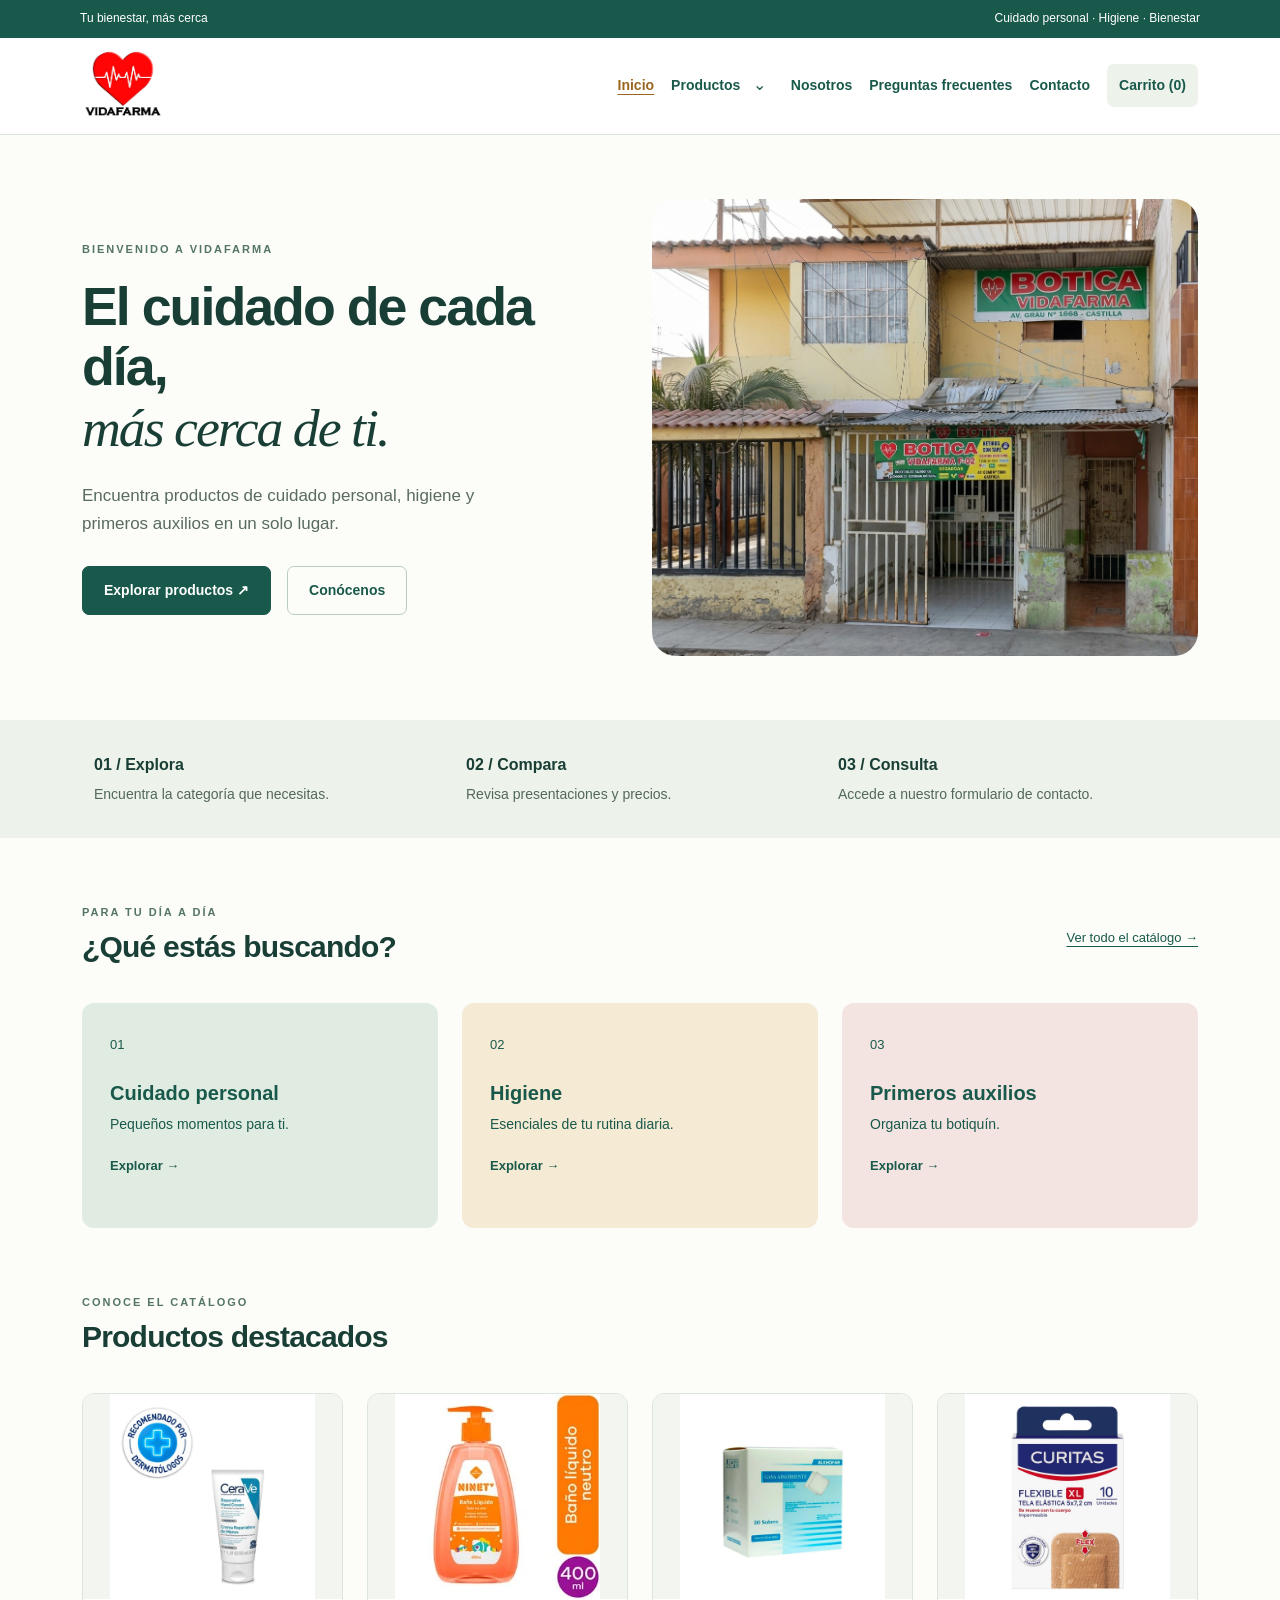
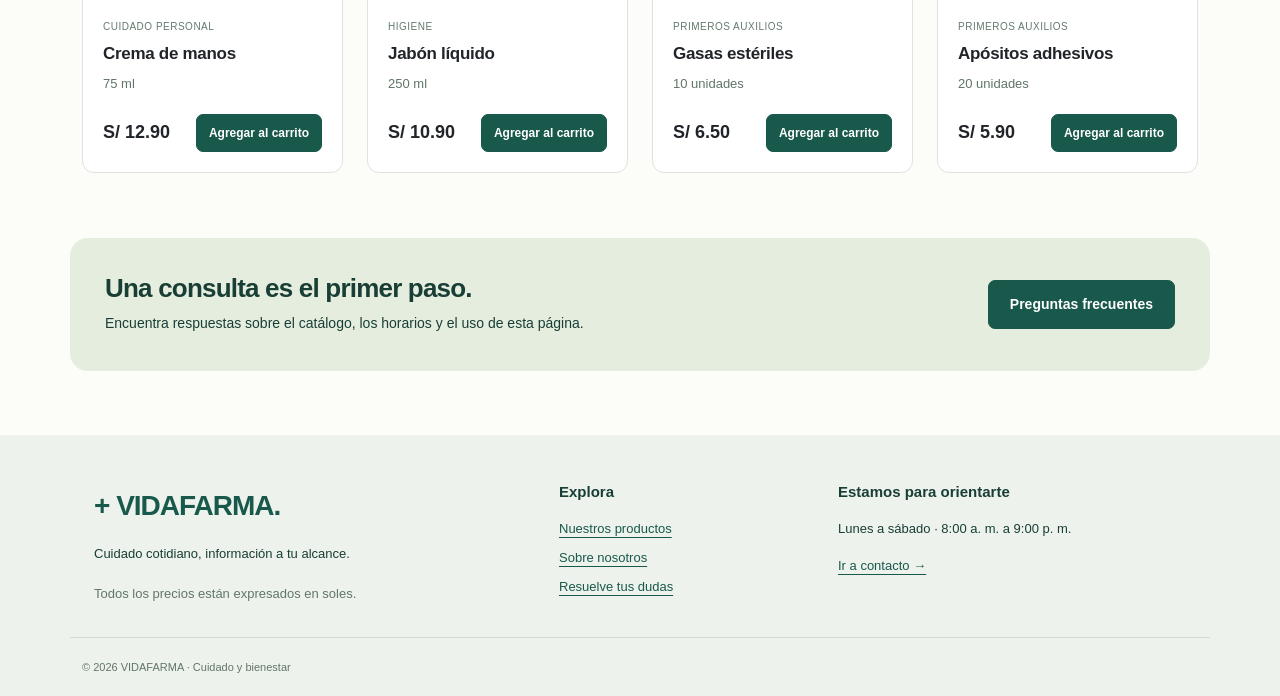
==== index.html @ 197f7cf5 "Add files via upload" ====
<!DOCTYPE html>
<html lang="es">
    <head>
        <meta charset="UTF-8">
        <meta name="viewport" content="width=device-width, initial-scale=1.0">
        <meta name="description" content="VIDAFARMA: catálogo de cuidado personal, higiene y primeros auxilios.">
        <title>Inicio | VIDAFARMA</title>
        <link rel="icon" href="assets/img/logo.webp" type="image/webp">
        <link rel="stylesheet" href="assets/vendor/bootstrap.min.css">
        <link rel="stylesheet" href="assets/css/estilos.css">
        <!-- JavaScript: funciones generales, catálogo y carrito -->
        <script src="assets/js/principal.js" defer></script>
        <script src="assets/js/productos.js" defer></script>
        <script src="assets/js/carrito.js" defer></script>
    </head>
    <body>
        <a class="saltar" href="#contenido">Saltar al contenido</a>
        <div class="barra-superior">
            Tu bienestar, más cerca
            <span>Cuidado personal · Higiene · Bienestar</span>
        </div>
        <!-- Encabezado y navegación -->
        <header>
            <nav class="container navegacion" aria-label="Navegación principal">
                <a class="marca" href="index.html">
                    <img src="assets/img/logo.webp" alt="VIDAFARMA" class="logo" width="379" height="358">
                </a>
                <button id="boton-menu" class="boton-menu" aria-expanded="false" aria-controls="menu">Menú ☰</button>
                <ul id="menu" class="menu">
                    <li>
                        <a href="index.html" aria-current="page">Inicio</a>
                    </li>
                    <li class="con-submenu">
                        <a href="productos.html">Productos</a>
                        <button class="abrir-submenu" aria-label="Mostrar categorías" aria-expanded="false" aria-controls="submenu">⌄</button>
                        <ul id="submenu" class="submenu">
                            <li>
                                <a href="productos.html#cuidado">Cuidado personal</a>
                            </li>
                            <li>
                                <a href="productos.html#higiene">Higiene</a>
                            </li>
                            <li>
                                <a href="productos.html#auxilios">Primeros auxilios</a>
                            </li>
                        </ul>
                    </li>
                    <li>
                        <a href="nosotros.html">Nosotros</a>
                    </li>
                    <li>
                        <a href="preguntas.html">Preguntas frecuentes</a>
                    </li>
                    <li>
                        <a href="contacto.html">Contacto</a>
                    </li>
                    <li>
                        <a href="carrito.html" class="enlace-carrito">Carrito (<span class="cantidad-carrito">0</span>)</a>
                    </li>
                </ul>
            </nav>
        </header>
        <!-- Contenido de la página -->
        <main id="contenido">
            <section class="hero container">
                <div class="row align-items-center gy-5 gx-4">
                    <div class="col-lg-6">
                        <p class="etiqueta">BIENVENIDO A VIDAFARMA</p>
                        <h1>El cuidado de cada día,<br> <em>más cerca de ti.</em> </h1>
                        <p class="intro">Encuentra productos de cuidado personal, higiene y primeros auxilios en un solo lugar.</p>
                        <div class="d-flex gap-3 flex-wrap">
                            <a class="btn btn-primary" href="productos.html">Explorar productos ↗</a>
                            <a class="btn btn-outline-primary" href="nosotros.html">Conócenos</a>
                        </div>
                    </div>
                    <div class="col-lg-6">
                        <img class="ilustracion" src="assets/img/farmacia.webp" alt="Fachada de la botica VIDAFARMA" width="1127" height="944">
                    </div>
                </div>
            </section>
            <section class="franja">
                <div class="container row mx-auto gy-3">
                    <div class="col-md-4">
                        <strong>01 / Explora</strong>
                        <p>Encuentra la categoría que necesitas.</p>
                    </div>
                    <div class="col-md-4">
                        <strong>02 / Compara</strong>
                        <p>Revisa presentaciones y precios.</p>
                    </div>
                    <div class="col-md-4">
                        <strong>03 / Consulta</strong>
                        <p>Accede a nuestro formulario de contacto.</p>
                    </div>
                </div>
            </section>
            <section class="container seccion">
                <div class="titulo-seccion">
                    <div>
                        <p class="etiqueta">PARA TU DÍA A DÍA</p>
                        <h2>¿Qué estás buscando?</h2>
                    </div>
                    <a href="productos.html">Ver todo el catálogo →</a>
                </div>
                <div class="row g-4">
                    <div class="col-md-4">
                        <a class="categoria-grande verde" href="productos.html#cuidado">
                            <span>01</span>
                            <h3>Cuidado personal</h3>
                            <p>Pequeños momentos para ti.</p>
                            <b>Explorar →</b>
                        </a>
                    </div>
                    <div class="col-md-4">
                        <a class="categoria-grande arena" href="productos.html#higiene">
                            <span>02</span>
                            <h3>Higiene</h3>
                            <p>Esenciales de tu rutina diaria.</p>
                            <b>Explorar →</b>
                        </a>
                    </div>
                    <div class="col-md-4">
                        <a class="categoria-grande rosa" href="productos.html#auxilios">
                            <span>03</span>
                            <h3>Primeros auxilios</h3>
                            <p>Organiza tu botiquín.</p>
                            <b>Explorar →</b>
                        </a>
                    </div>
                </div>
            </section>
            <section class="container seccion pt-0">
                <div class="titulo-seccion">
                    <div>
                        <p class="etiqueta">CONOCE EL CATÁLOGO</p>
                        <h2>Productos destacados</h2>
                    </div>
                </div>
                <div class="row g-4">
                    <article class="col-sm-6 col-lg-3 producto" data-nombre="crema de manos" data-categoria="Cuidado personal">
                        <div class="card h-100">
                            <img src="assets/img/crema.webp" class="card-img-top" alt="Crema de manos" width="1000" height="1000" loading="lazy">
                            <div class="card-body">
                                <p class="categoria">Cuidado personal</p>
                                <h3>Crema de manos</h3>
                                <p class="presentacion">75 ml</p>
                                <div class="precio-fila">
                                    <strong>S/ 12.90</strong>
                                    <button type="button" class="btn btn-primary agregar" data-producto="crema">Agregar al carrito</button>
                                </div>
                            </div>
                        </div>
                    </article>
                    <article class="col-sm-6 col-lg-3 producto" data-nombre="jabón líquido" data-categoria="Higiene">
                        <div class="card h-100">
                            <img src="assets/img/jabon.webp" class="card-img-top" alt="Jabón líquido" width="298" height="298" loading="lazy">
                            <div class="card-body">
                                <p class="categoria">Higiene</p>
                                <h3>Jabón líquido</h3>
                                <p class="presentacion">250 ml</p>
                                <div class="precio-fila">
                                    <strong>S/ 10.90</strong>
                                    <button type="button" class="btn btn-primary agregar" data-producto="jabon">Agregar al carrito</button>
                                </div>
                            </div>
                        </div>
                    </article>
                    <article class="col-sm-6 col-lg-3 producto" data-nombre="gasas estériles" data-categoria="Primeros auxilios">
                        <div class="card h-100">
                            <img src="assets/img/gasas.webp" class="card-img-top" alt="Gasas estériles" width="1000" height="1000" loading="lazy">
                            <div class="card-body">
                                <p class="categoria">Primeros auxilios</p>
                                <h3>Gasas estériles</h3>
                                <p class="presentacion">10 unidades</p>
                                <div class="precio-fila">
                                    <strong>S/ 6.50</strong>
                                    <button type="button" class="btn btn-primary agregar" data-producto="gasas">Agregar al carrito</button>
                                </div>
                            </div>
                        </div>
                    </article>
                    <article class="col-sm-6 col-lg-3 producto" data-nombre="apósitos adhesivos" data-categoria="Primeros auxilios">
                        <div class="card h-100">
                            <img src="assets/img/apositos.webp" class="card-img-top" alt="Apósitos adhesivos" width="1000" height="1000" loading="lazy">
                            <div class="card-body">
                                <p class="categoria">Primeros auxilios</p>
                                <h3>Apósitos adhesivos</h3>
                                <p class="presentacion">20 unidades</p>
                                <div class="precio-fila">
                                    <strong>S/ 5.90</strong>
                                    <button type="button" class="btn btn-primary agregar" data-producto="apositos">Agregar al carrito</button>
                                </div>
                            </div>
                        </div>
                    </article>
                </div>
            </section>
            <aside class="container aviso">
                <div>
                    <h2>Una consulta es el primer paso.</h2>
                    <p>Encuentra respuestas sobre el catálogo, los horarios y el uso de esta página.</p>
                </div>
                <a class="btn btn-primary" href="preguntas.html">Preguntas frecuentes</a>
            </aside>
        </main>
        <!-- Pie de página -->
        <footer>
            <div class="container row mx-auto gy-4">
                <div class="col-md-5">
                    <a class="marca" href="index.html">+ VIDAFARMA.</a>
                    <p>Cuidado cotidiano, información a tu alcance.</p>
                    <small>Todos los precios están expresados en soles.</small>
                </div>
                <div class="col-md-3">
                    <h2>Explora</h2>
                    <a href="productos.html">Nuestros productos</a>
                    <a href="nosotros.html">Sobre nosotros</a>
                    <a href="preguntas.html">Resuelve tus dudas</a>
                </div>
                <div class="col-md-4">
                    <h2>Estamos para orientarte</h2>
                    <p>Lunes a sábado · 8:00 a. m. a 9:00 p. m.</p>
                    <a href="contacto.html">Ir a contacto →</a>
                </div>
            </div>
            <div class="container cierre">© 2026 VIDAFARMA · Cuidado y bienestar</div>
        </footer>
        <div id="aviso-carrito" class="aviso-carrito" role="status" aria-live="polite"></div>
    </body>
</html>
---- assets/css/estilos.css ----
/* Estilos propios. Bootstrap aporta la grilla, tarjetas y formularios. */
:root {
    --verde: #19594b;
    --oscuro: #183e35;
    --fondo: #fcfcf8;
    --borde: #dce5dd;
}

* {
    box-sizing: border-box;
}

body {
    font-family: Arial,Helvetica,sans-serif;
    background: var(--fondo);
    color: var(--oscuro);
    line-height: 1.65;
}

a {
    color: var(--verde);
    text-underline-offset: 4px;
}

button,input,select,textarea {
    font: inherit;
}

a,button {
    transition: background-color .2s,color .2s;
}

a:focus-visible,button:focus-visible,input:focus-visible,select:focus-visible,summary:focus-visible,textarea:focus-visible {
    outline: 3px solid #b87518;
    outline-offset: 4px;
}

.barra-superior {
    padding: 9px max(5%,calc((100% - 1120px)/2));
    background: var(--verde);
    color: white;
    font-size: 12px;
    display: flex;
    justify-content: space-between;
    gap: 15px;
}

header {
    background: white;
    border-bottom: 1px solid var(--borde);
}

.logo {
    height: 80px;
    width: auto;
    display: block;
    object-fit: contain;
}

.navegacion {
    min-height: 96px;
    display: flex;
    align-items: center;
    justify-content: space-between;
    gap: 22px;
}

.marca {
    font-size: 28px;
    font-weight: 800;
    text-decoration: none;
    white-space: nowrap;
    letter-spacing: -1px;
}

.menu {
    display: flex;
    align-items: center;
    gap: 17px;
    list-style: none;
    margin: 0;
    padding: 0;
}

.menu>li>a {
    text-decoration: none;
    font-size: 14px;
    font-weight: 600;
    padding: 12px 0;
    display: inline-block;
}

.menu a:hover,.menu a[aria-current] {
    color: #9a651e;
    text-decoration: underline;
}

.con-submenu {
    position: relative;
}

.abrir-submenu {
    border: 0;
    background: none;
    color: var(--verde);
    padding: 8px;
}

.submenu {
    display: none;
    position: absolute;
    top: 100%;
    left: 0;
    width: 215px;
    list-style: none;
    padding: 12px;
    background: white;
    box-shadow: 0 8px 30px #183e3520;
    z-index: 10;
    border: 1px solid var(--borde);
    border-radius: 8px;
}

.submenu a {
    display: block;
    padding: 9px;
    text-decoration: none;
    font-size: 14px;
}

.con-submenu:hover .submenu,.con-submenu:focus-within .submenu,.con-submenu.abierto .submenu {
    display: block;
}

.boton-menu {
    display: none;
}

.hero {
    padding-top: 64px;
    padding-bottom: 64px;
}

.etiqueta {
    font-size: 11px;
    letter-spacing: 2px;
    font-weight: 700;
    color: #547566;
    margin-bottom: 18px;
}

h1 {
    font-size: clamp(36px,4.2vw,59px);
    font-weight: 700;
    line-height: 1.12;
    letter-spacing: -2px;
    margin-bottom: 24px;
}

h1 em {
    font-family: Georgia,serif;
    font-weight: 400;
}

h2 {
    font-size: 30px;
    letter-spacing: -.8px;
    font-weight: 700;
}

h3 {
    font-size: 20px;
    font-weight: 700;
}

.intro {
    font-size: 17px;
    color: #596b61;
    max-width: 440px;
    margin-bottom: 28px;
}

.btn {
    padding: 13px 21px;
    font-size: 14px;
    border-radius: 7px;
    font-weight: 600;
}

.btn-primary {
    --bs-btn-bg: var(--verde);
    --bs-btn-border-color: var(--verde);
    --bs-btn-hover-bg: #103e34;
    --bs-btn-hover-border-color: #103e34;
    --bs-btn-active-bg: #103e34;
}

.btn-outline-primary {
    --bs-btn-color: var(--verde);
    --bs-btn-border-color: #b9cec2;
    --bs-btn-hover-bg: var(--verde);
    --bs-btn-hover-border-color: var(--verde);
    --bs-btn-active-bg: var(--verde);
}

.ilustracion {
    width: 100%;
    height: auto;
    border-radius: 24px;
}

.franja {
    background: #edf2ea;
    padding: 32px 0;
}

.franja p {
    font-size: 14px;
    margin: 4px 0 0;
    color: #53685b;
}

.seccion {
    padding-top: 65px;
    padding-bottom: 65px;
}

.titulo-seccion {
    display: flex;
    justify-content: space-between;
    align-items: center;
    gap: 20px;
    margin-bottom: 30px;
}

.titulo-seccion .etiqueta {
    margin-bottom: 8px;
}

.titulo-seccion>a {
    font-size: 13px;
}

.categoria-grande {
    display: block;
    padding: 28px;
    border-radius: 12px;
    text-decoration: none;
    min-height: 225px;
}

.categoria-grande:hover {
    box-shadow: 0 5px 20px #183e3515;
}

.categoria-grande>span {
    font-size: 13px;
}

.categoria-grande h3 {
    margin-top: 24px;
}

.categoria-grande p {
    font-size: 14px;
}

.categoria-grande b {
    font-size: 13px;
}

.verde {
    background: #e0ece1;
}

.arena {
    background: #f5ead4;
}

.rosa {
    background: #f3e4e1;
}

.card {
    border: 1px solid var(--borde);
    border-radius: 12px;
    overflow: hidden;
    background: white;
}

.card-img-top {
    width: 100%;
    height: 205px;
    object-fit: contain;
    background: #f2f5f0;
}

.card-body {
    padding: 20px;
}

.categoria {
    font-size: 10px;
    color: #65796d;
    letter-spacing: .5px;
    text-transform: uppercase;
    margin-bottom: 9px;
}

.card h3 {
    font-size: 17px;
    letter-spacing: -.3px;
}

.presentacion {
    font-size: 13px;
    color: #607567;
    margin-bottom: 20px;
}

.precio-fila {
    display: flex;
    justify-content: space-between;
    align-items: center;
    gap: 14px;
    flex-wrap: wrap;
}

.precio-fila strong {
    font-size: 18px;
}

.aviso {
    background: #e5eddf;
    border-radius: 18px;
    padding: 35px;
    display: flex;
    justify-content: space-between;
    align-items: center;
    gap: 22px;
    margin-bottom: 64px;
}

.aviso h2 {
    font-size: 26px;
}

.aviso p {
    margin: 0;
    font-size: 14px;
}

footer {
    background: #edf2ed;
    padding: 48px 0 20px;
}

footer .marca {
    display: block;
    margin-bottom: 14px;
}

footer h2 {
    font-size: 15px;
    letter-spacing: 0;
    margin-bottom: 17px;
}

footer p,footer a,footer small {
    font-size: 13px;
}

footer a {
    display: block;
    margin-bottom: 8px;
}

footer small {
    color: #627669;
}

.cierre {
    border-top: 1px solid #d1dfd3;
    margin-top: 30px;
    padding-top: 20px;
    font-size: 11px;
    color: #627669;
}

.cabecera {
    padding-top: 60px;
    padding-bottom: 42px;
}

.cabecera p:last-child {
    color: #607366;
    max-width: 620px;
}

.cabecera h1 {
    font-size: 46px;
}

.filtros h2 {
    font-size: 20px;
    letter-spacing: -.3px;
}

.filtros {
    padding-right: 25px;
}

.filtros label,form label {
    display: block;
    font-size: 14px;
    margin: 16px 0 7px;
}

.form-control,.form-select {
    border-color: #cbd9ce;
    padding: 12px;
    border-radius: 7px;
}

.nota {
    font-size: 12px;
    color: #617467;
}

.catalogo .card-img-top {
    height: 180px;
}

#resultados {
    font-size: 13px;
    color: #617467;
    margin-bottom: 22px;
}

.pregunta {
    padding: 22px 0;
    border-bottom: 1px solid #d3dfd5;
}

.pregunta summary {
    font-size: 18px;
    font-weight: 600;
    cursor: pointer;
}

.pregunta p {
    padding-top: 15px;
    color: #5b7063;
    margin: 0;
}

.ayuda {
    background: #eaf0e5;
    padding: 32px;
    border-radius: 14px;
}

.ayuda h2 {
    font-size: 24px;
}

.ayuda h3 {
    font-size: 16px;
    margin-top: 26px;
}

.ayuda p {
    font-size: 14px;
}

form legend {
    font-size: 14px;
}

form .opcion {
    display: inline-flex;
    align-items: center;
    gap: 8px;
    margin-right: 18px;
}

input[type=checkbox],input[type=radio] {
    accent-color: var(--verde);
    width: 17px;
    height: 17px;
}

.saltar {
    position: absolute;
    left: -9999px;
}

.saltar:focus {
    left: 15px;
    top: 15px;
    background: white;
    padding: 12px;
    z-index: 100;
}

[hidden] {
    display: none!important;
}

@media (max-width: 991px) {
    .navegacion {
        flex-wrap: wrap;
        padding-top: 20px;
        padding-bottom: 20px;
    }

    .boton-menu {
        display: block;
        background: white;
        border: 1px solid #b9cec2;
        border-radius: 5px;
        padding: 7px 12px;
    }

    .menu {
        display: none;
        width: 100%;
        flex-direction: column;
        align-items: flex-start;
        gap: 2px;
    }

    .menu.visible {
        display: flex;
    }

    .submenu {
        position: static;
        box-shadow: none;
    }

    .hero {
        padding-top: 35px;
    }

    .hero .ilustracion {
        max-height: 420px;
        object-fit: contain;
    }

    .barra-superior span {
        display: none;
    }

    .filtros {
        padding-right: 12px;
    }

    .cabecera h1 {
        font-size: 38px;
    }

}

@media (max-width: 575px) {
    .hero,.seccion {
        padding-top: 35px;
        padding-bottom: 35px;
    }

    .titulo-seccion,.aviso {
        align-items: flex-start;
        flex-direction: column;
    }

    .marca {
        font-size: 25px;
    }

    .cabecera h1 {
        font-size: 34px;
    }

    .card-img-top {
        height: 220px;
    }

    .aviso {
        width: calc(100% - 24px);
        padding: 24px;
        margin-bottom: 35px;
    }

    .cabecera {
        padding-top: 35px;
    }

    .barra-superior {
        font-size: 11px;
    }

    h2 {
        font-size: 26px;
    }

}

/* Carrito de compras */

.enlace-carrito {
    background: #edf2ea;
    border-radius: 7px;
    padding: 10px 12px !important;
    white-space: nowrap;
}

.agregar {
    font-size: 12px;
    padding: 9px 12px;
}

.aviso-carrito {
    position: fixed;
    bottom: 24px;
    left: 50%;
    transform: translateX(-50%);
    background: #183e35;
    color: white;
    padding: 14px 22px;
    border-radius: 10px;
    z-index: 30;
    width: max-content;
    max-width: calc(100% - 32px);
    box-shadow: 0 5px 24px #183e3530;
    visibility: hidden;
}

.aviso-carrito.mostrar {
    visibility: visible;
}

.item-carrito {
    display: flex;
    gap: 18px;
    align-items: center;
    padding: 22px 0;
    border-bottom: 1px solid #dce5dd;
}

.item-carrito img {
    border-radius: 10px;
    object-fit: contain;
}

.detalle-carrito {
    flex: 1;
}

.detalle-carrito h2 {
    font-size: 18px;
    letter-spacing: 0;
}

.detalle-carrito p {
    font-size: 13px;
    margin-bottom: 8px;
}

.eliminar-producto {
    border: 0;
    background: none;
    color: #874b35;
    text-decoration: underline;
    padding: 0;
    font-size: 13px;
}

.cantidad-control label {
    display: block;
    font-size: 12px;
    margin-bottom: 6px;
}

.ajuste-cantidad {
    display: flex;
    align-items: center;
}

.ajuste-cantidad button {
    width: 32px;
    height: 38px;
    background: #edf2ea;
    border: 1px solid #becfc1;
}

.ajuste-cantidad button:disabled {
    opacity: .4;
    cursor: not-allowed;
}

.ajuste-cantidad input {
    width: 52px;
    height: 38px;
    border: 1px solid #becfc1;
    text-align: center;
}

.subtotal-item {
    min-width: 85px;
    text-align: right;
}

.resumen-carrito {
    background: #eaf0e5;
    padding: 28px;
    border-radius: 14px;
}

.resumen-carrito h2 {
    font-size: 24px;
    margin-bottom: 28px;
}

.fila-total {
    display: flex;
    justify-content: space-between;
    gap: 12px;
}

.fila-total.total {
    border-top: 1px solid #b9cec2;
    padding-top: 20px;
    font-size: 22px;
}

.seguir-comprando {
    margin: 16px;
    display: inline-block;
}

.carrito-vacio {
    text-align: center;
    padding: 60px 20px;
    border: 1px solid #dce5dd;
    border-radius: 15px;
}

.dialogo-compra {
    width: min(560px, calc(100% - 32px));
    padding: 32px;
    border: none;
    border-radius: 15px;
    color: #183e35;
}

.dialogo-compra::backdrop {
    background: #102e25aa;
}

.confirmacion-compra {
    background: #e0ece1;
    border-radius: 14px;
    padding: 28px;
    margin-bottom: 24px;
}

@media (max-width: 767px) {
    .item-carrito {
        flex-wrap: wrap;
        gap: 12px;
    }

    .item-carrito img {
        width: 75px;
        height: 80px;
    }

    .detalle-carrito {
        min-width: calc(100% - 100px);
    }

    .cantidad-control {
        flex: 1;
    }

    .subtotal-item {
        margin-right: 8px;
    }

}
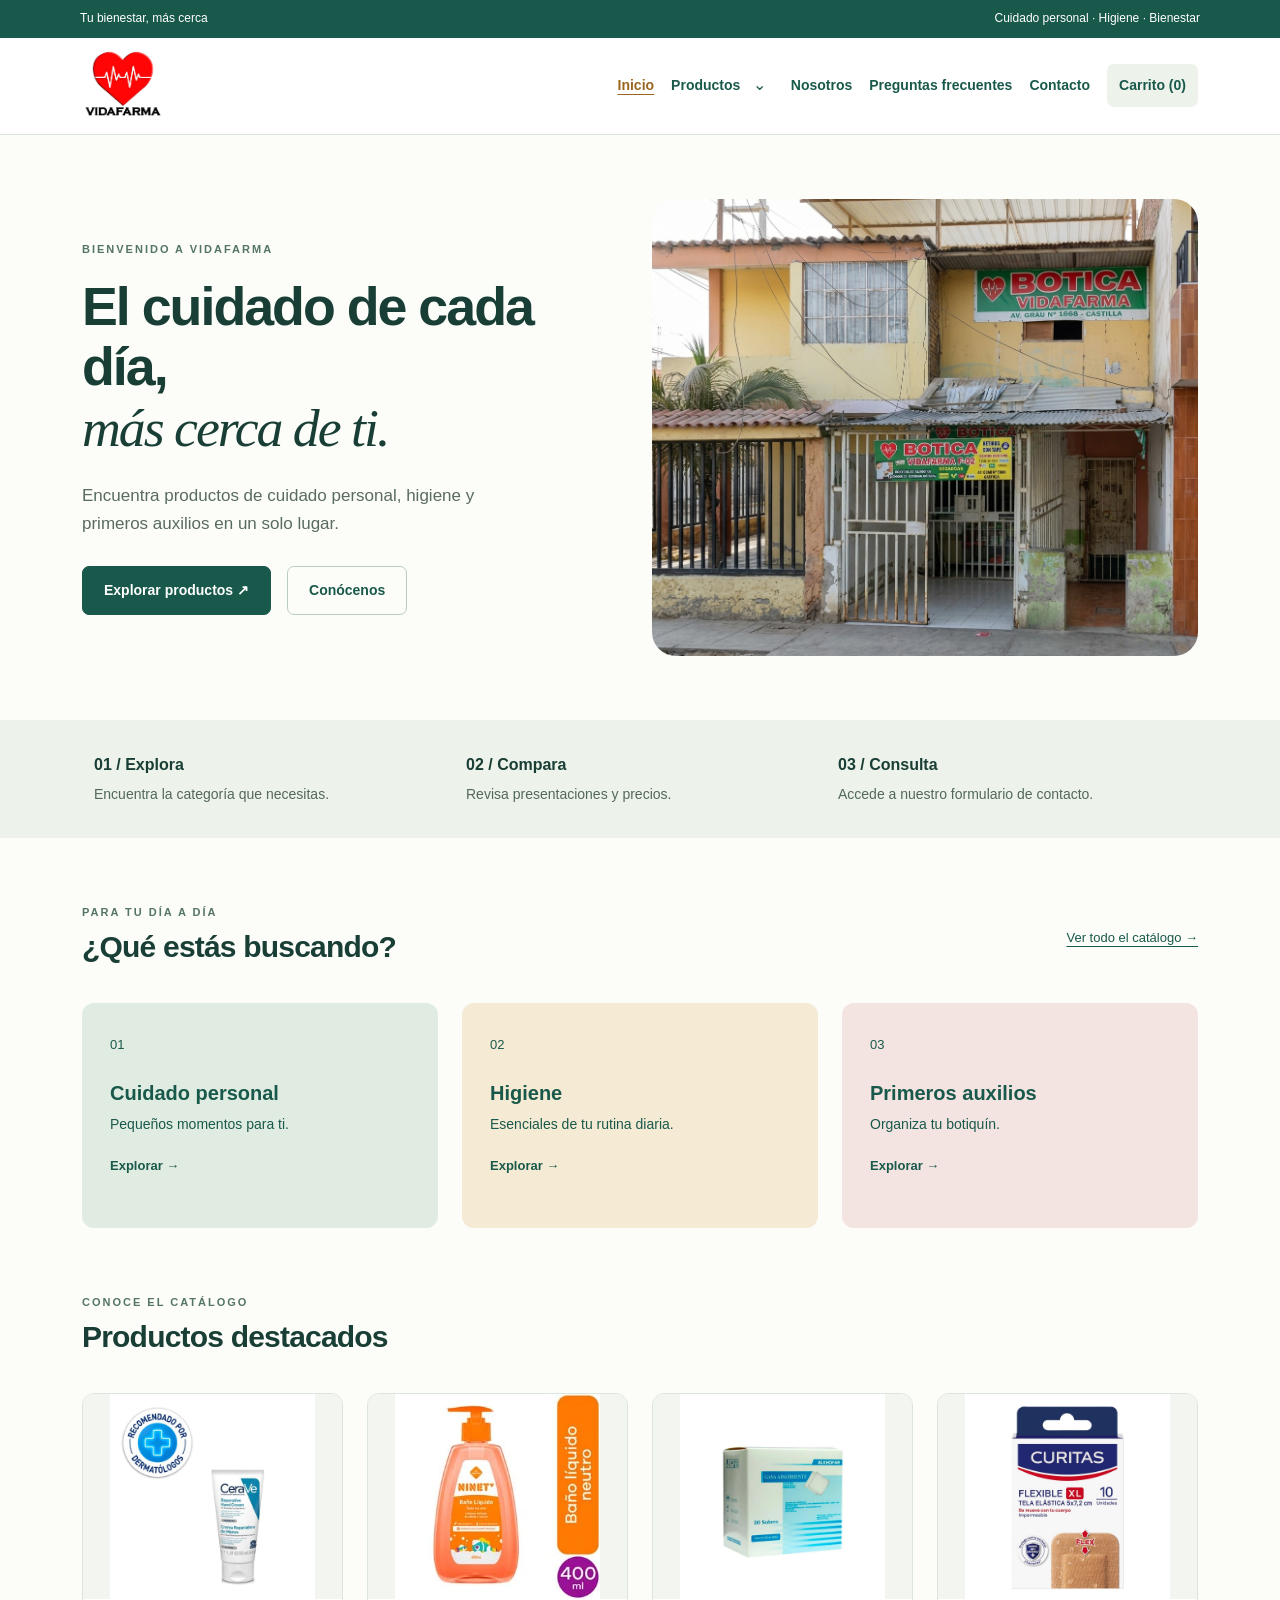
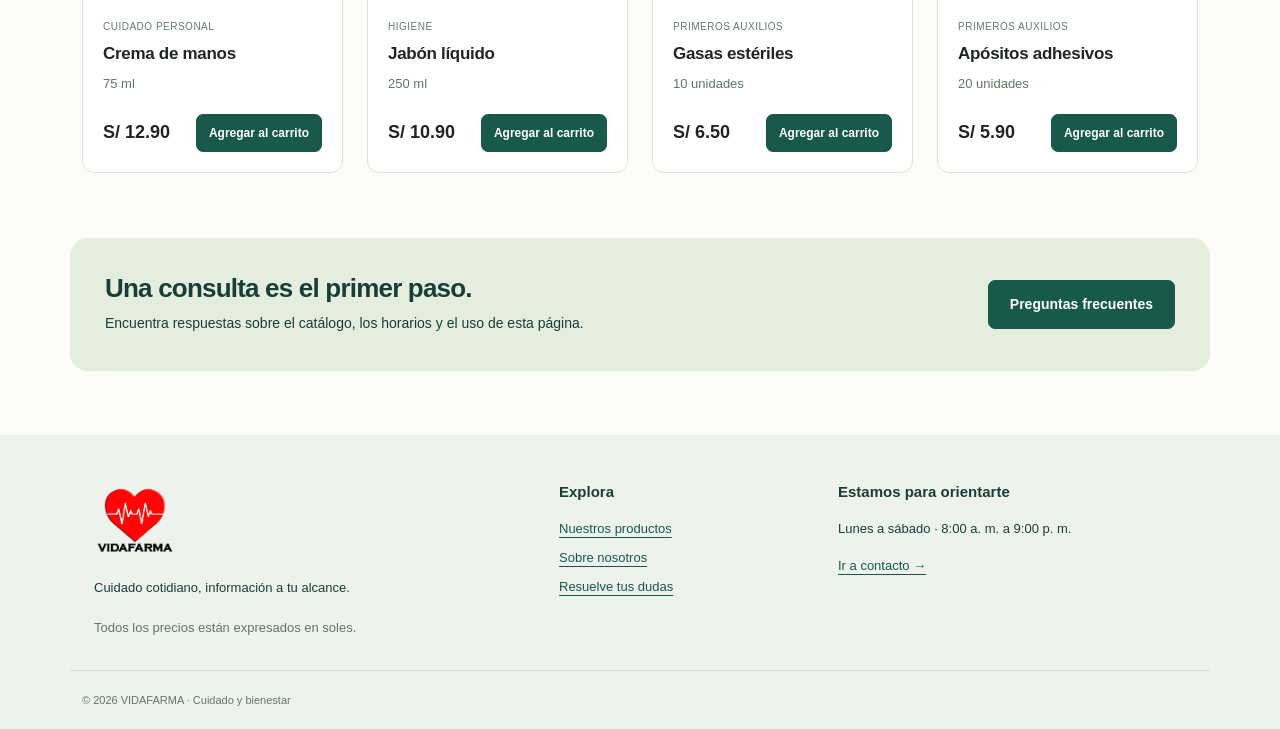
==== commit f7762508: "Update index.html" ====
--- a/index.html
+++ b/index.html
@@ -207,7 +207,13 @@
         <footer>
             <div class="container row mx-auto gy-4">
                 <div class="col-md-5">
-                    <a class="marca" href="index.html">+ VIDAFARMA.</a>
+                    <a class="marca" href="index.html">
+                        <img src="assets/img/logo.webp"
+                             alt="VIDAFARMA"
+                             class="logo"
+                             width="379"
+                             height="358">
+                    </a>
                     <p>Cuidado cotidiano, información a tu alcance.</p>
                     <small>Todos los precios están expresados en soles.</small>
                 </div>
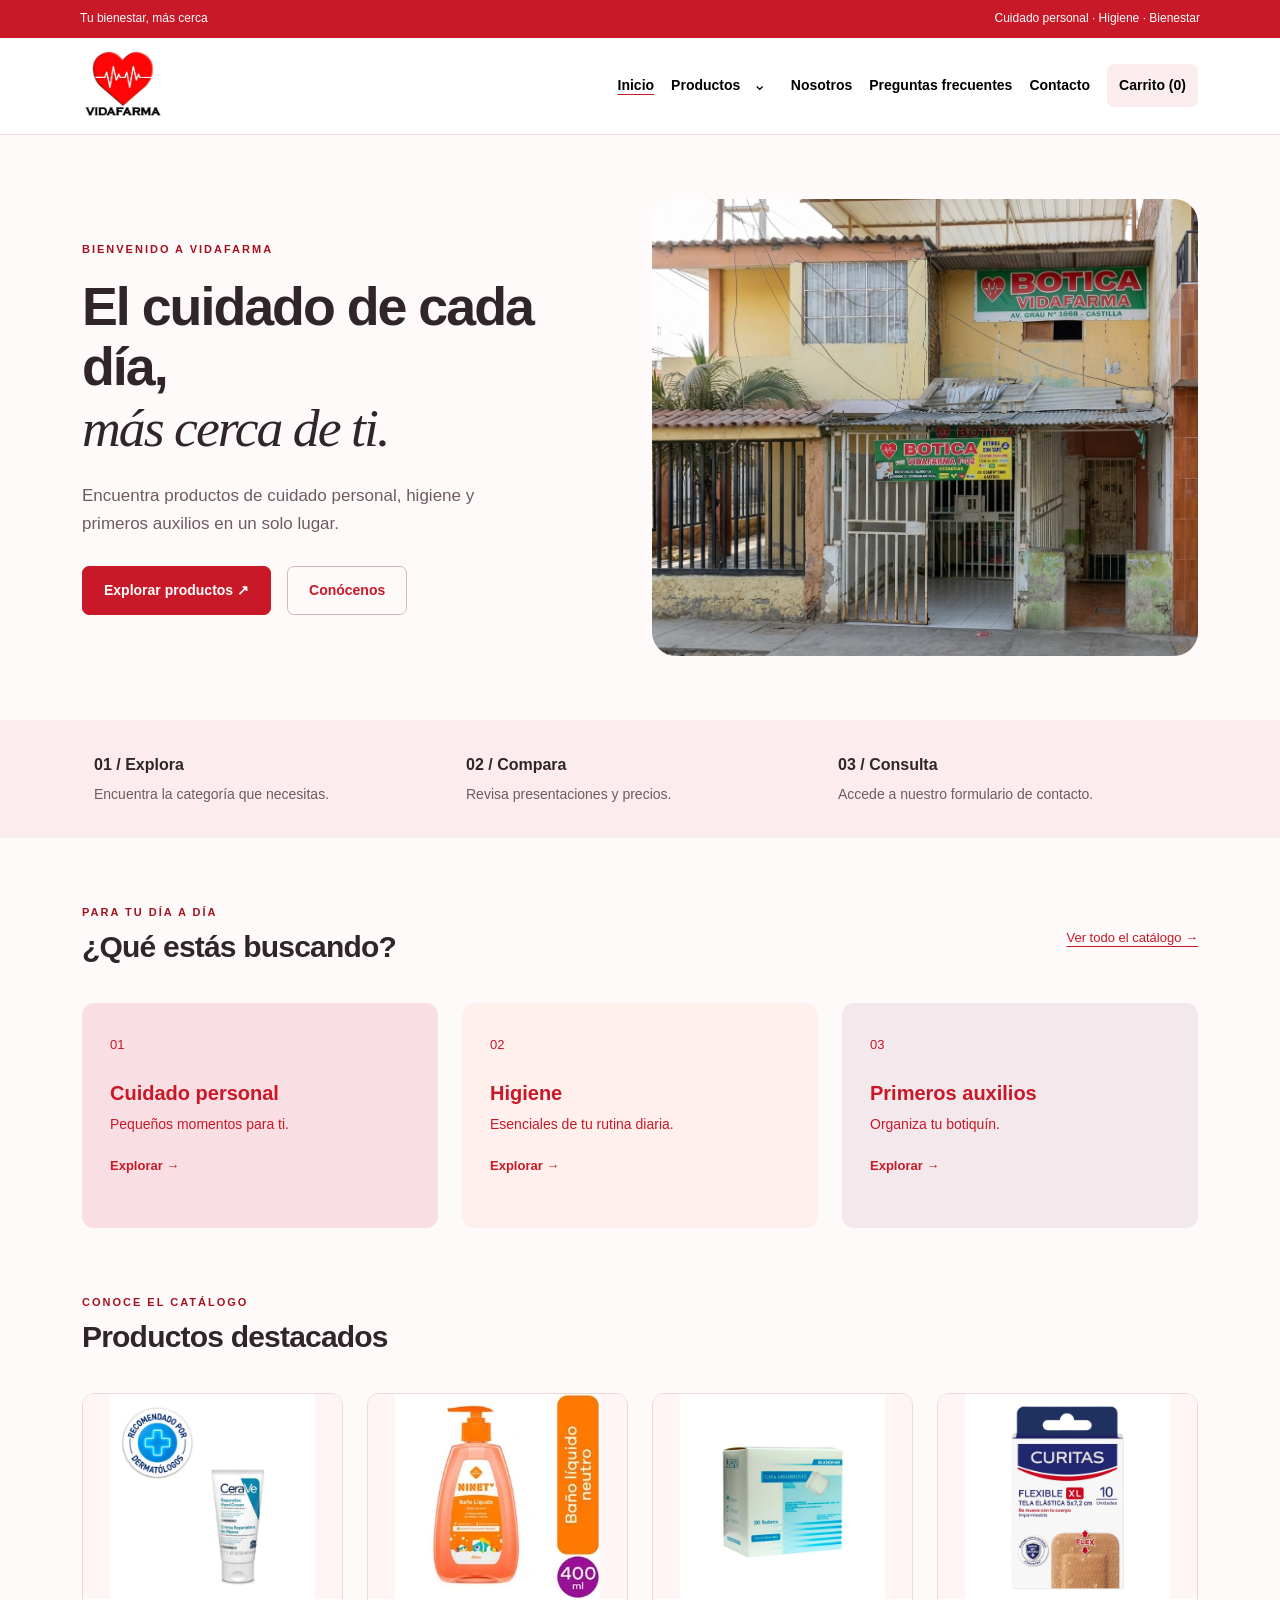
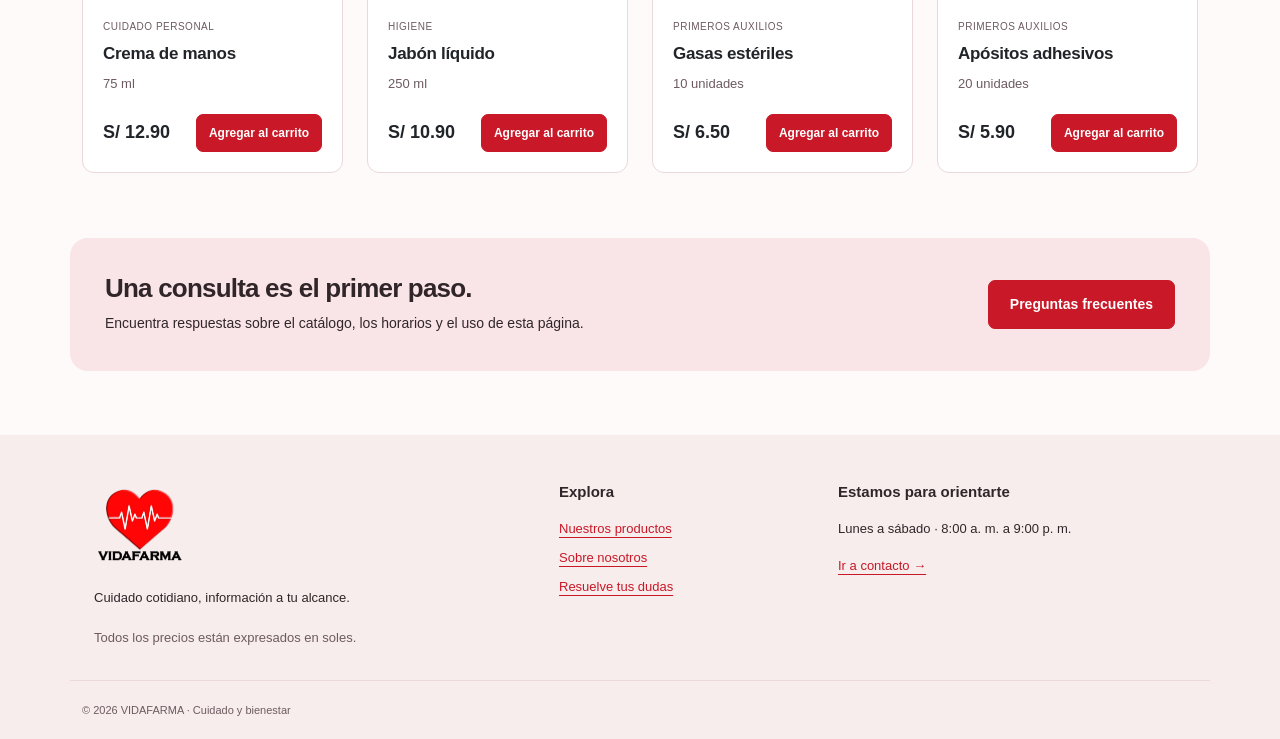
==== commit 25cd5236: "Add files via upload" ====
--- a/index.html
+++ b/index.html
@@ -62,19 +62,19 @@
         </header>
         <!-- Contenido de la página -->
         <main id="contenido">
-            <section class="hero container">
+            <section class="portada container">
                 <div class="row align-items-center gy-5 gx-4">
                     <div class="col-lg-6">
                         <p class="etiqueta">BIENVENIDO A VIDAFARMA</p>
                         <h1>El cuidado de cada día,<br> <em>más cerca de ti.</em> </h1>
-                        <p class="intro">Encuentra productos de cuidado personal, higiene y primeros auxilios en un solo lugar.</p>
+                        <p class="texto-inicio">Encuentra productos de cuidado personal, higiene y primeros auxilios en un solo lugar.</p>
                         <div class="d-flex gap-3 flex-wrap">
                             <a class="btn btn-primary" href="productos.html">Explorar productos ↗</a>
                             <a class="btn btn-outline-primary" href="nosotros.html">Conócenos</a>
                         </div>
                     </div>
                     <div class="col-lg-6">
-                        <img class="ilustracion" src="assets/img/farmacia.webp" alt="Fachada de la botica VIDAFARMA" width="1127" height="944">
+                        <img class="imagen-principal" src="assets/img/farmacia.webp" alt="Fachada de la botica VIDAFARMA" width="1127" height="944">
                     </div>
                 </div>
             </section>
@@ -104,7 +104,7 @@
                 </div>
                 <div class="row g-4">
                     <div class="col-md-4">
-                        <a class="categoria-grande verde" href="productos.html#cuidado">
+                        <a class="categoria-grande categoria-cuidado" href="productos.html#cuidado">
                             <span>01</span>
                             <h3>Cuidado personal</h3>
                             <p>Pequeños momentos para ti.</p>
@@ -112,7 +112,7 @@
                         </a>
                     </div>
                     <div class="col-md-4">
-                        <a class="categoria-grande arena" href="productos.html#higiene">
+                        <a class="categoria-grande categoria-higiene" href="productos.html#higiene">
                             <span>02</span>
                             <h3>Higiene</h3>
                             <p>Esenciales de tu rutina diaria.</p>
@@ -120,7 +120,7 @@
                         </a>
                     </div>
                     <div class="col-md-4">
-                        <a class="categoria-grande rosa" href="productos.html#auxilios">
+                        <a class="categoria-grande categoria-auxilios" href="productos.html#auxilios">
                             <span>03</span>
                             <h3>Primeros auxilios</h3>
                             <p>Organiza tu botiquín.</p>
@@ -208,11 +208,7 @@
             <div class="container row mx-auto gy-4">
                 <div class="col-md-5">
                     <a class="marca" href="index.html">
-                        <img src="assets/img/logo.webp"
-                             alt="VIDAFARMA"
-                             class="logo"
-                             width="379"
-                             height="358">
+                        <img class="logo" src="assets/img/logo.webp" alt="VIDAFARMA" width="379" height="358" loading="lazy">
                     </a>
                     <p>Cuidado cotidiano, información a tu alcance.</p>
                     <small>Todos los precios están expresados en soles.</small>
--- a/assets/css/estilos.css
+++ b/assets/css/estilos.css
@@ -1,9 +1,21 @@
-/* Estilos propios. Bootstrap aporta la grilla, tarjetas y formularios. */
+/* VIDAFARMA: estilos del sitio y del carrito. */
+/* Bootstrap ayuda a ordenar las columnas y los botones. */
+
+/* 1. Colores y estilos generales */
 :root {
-    --verde: #19594b;
-    --oscuro: #183e35;
-    --fondo: #fcfcf8;
-    --borde: #dce5dd;
+    /* Paleta inspirada en el corazón rojo del logo. */
+    --principal: #c91827;
+    --rojo-oscuro: #a41220;
+    --oscuro: #302629;
+    --texto-secundario: #6d5b60;
+    --fondo: #fffafa;
+    --fondo-suave: #fbedee;
+    --borde: #ead8da;
+    --borde-fuerte: #d8b8bd;
+    --bs-link-color: var(--principal);
+    --bs-link-color-rgb: 201, 24, 39;
+    --bs-link-hover-color: var(--rojo-oscuro);
+    --bs-link-hover-color-rgb: 164, 18, 32;
 }
 
 * {
@@ -18,7 +30,7 @@
 }
 
 a {
-    color: var(--verde);
+    color: var(--principal);
     text-underline-offset: 4px;
 }
 
@@ -31,13 +43,15 @@
 }
 
 a:focus-visible,button:focus-visible,input:focus-visible,select:focus-visible,summary:focus-visible,textarea:focus-visible {
-    outline: 3px solid #b87518;
+    outline: 3px solid var(--principal);
     outline-offset: 4px;
 }
+
+/* 2. Encabezado, logo y navegación */
 
 .barra-superior {
     padding: 9px max(5%,calc((100% - 1120px)/2));
-    background: var(--verde);
+    background: var(--principal);
     color: white;
     font-size: 12px;
     display: flex;
@@ -82,6 +96,10 @@
     padding: 0;
 }
 
+.menu a {
+    color: #000;
+}
+
 .menu>li>a {
     text-decoration: none;
     font-size: 14px;
@@ -91,8 +109,9 @@
 }
 
 .menu a:hover,.menu a[aria-current] {
-    color: #9a651e;
+    color: #000;
     text-decoration: underline;
+    text-decoration-color: var(--principal);
 }
 
 .con-submenu {
@@ -102,7 +121,7 @@
 .abrir-submenu {
     border: 0;
     background: none;
-    color: var(--verde);
+    color: #000;
     padding: 8px;
 }
 
@@ -115,7 +134,7 @@
     list-style: none;
     padding: 12px;
     background: white;
-    box-shadow: 0 8px 30px #183e3520;
+    box-shadow: 0 8px 30px #6b172120;
     z-index: 10;
     border: 1px solid var(--borde);
     border-radius: 8px;
@@ -136,7 +155,9 @@
     display: none;
 }
 
-.hero {
+/* 3. Portada, títulos y botones */
+
+.portada {
     padding-top: 64px;
     padding-bottom: 64px;
 }
@@ -145,7 +166,7 @@
     font-size: 11px;
     letter-spacing: 2px;
     font-weight: 700;
-    color: #547566;
+    color: var(--rojo-oscuro);
     margin-bottom: 18px;
 }
 
@@ -173,9 +194,9 @@
     font-weight: 700;
 }
 
-.intro {
+.texto-inicio {
     font-size: 17px;
-    color: #596b61;
+    color: var(--texto-secundario);
     max-width: 440px;
     margin-bottom: 28px;
 }
@@ -188,36 +209,42 @@
 }
 
 .btn-primary {
-    --bs-btn-bg: var(--verde);
-    --bs-btn-border-color: var(--verde);
-    --bs-btn-hover-bg: #103e34;
-    --bs-btn-hover-border-color: #103e34;
-    --bs-btn-active-bg: #103e34;
+    --bs-btn-bg: var(--principal);
+    --bs-btn-border-color: var(--principal);
+    --bs-btn-hover-bg: var(--rojo-oscuro);
+    --bs-btn-hover-border-color: var(--rojo-oscuro);
+    --bs-btn-active-bg: var(--rojo-oscuro);
+    --bs-btn-active-border-color: var(--rojo-oscuro);
+    --bs-btn-focus-shadow-rgb: 201, 24, 39;
 }
 
 .btn-outline-primary {
-    --bs-btn-color: var(--verde);
-    --bs-btn-border-color: #b9cec2;
-    --bs-btn-hover-bg: var(--verde);
-    --bs-btn-hover-border-color: var(--verde);
-    --bs-btn-active-bg: var(--verde);
-}
-
-.ilustracion {
+    --bs-btn-color: var(--principal);
+    --bs-btn-border-color: var(--borde-fuerte);
+    --bs-btn-hover-bg: var(--principal);
+    --bs-btn-hover-border-color: var(--principal);
+    --bs-btn-active-bg: var(--principal);
+    --bs-btn-active-border-color: var(--principal);
+    --bs-btn-focus-shadow-rgb: 201, 24, 39;
+}
+
+/* 4. Secciones, categorías y productos */
+
+.imagen-principal {
     width: 100%;
     height: auto;
     border-radius: 24px;
 }
 
 .franja {
-    background: #edf2ea;
+    background: var(--fondo-suave);
     padding: 32px 0;
 }
 
 .franja p {
     font-size: 14px;
     margin: 4px 0 0;
-    color: #53685b;
+    color: var(--texto-secundario);
 }
 
 .seccion {
@@ -250,7 +277,7 @@
 }
 
 .categoria-grande:hover {
-    box-shadow: 0 5px 20px #183e3515;
+    box-shadow: 0 5px 20px #6b172115;
 }
 
 .categoria-grande>span {
@@ -269,16 +296,16 @@
     font-size: 13px;
 }
 
-.verde {
-    background: #e0ece1;
-}
-
-.arena {
-    background: #f5ead4;
-}
-
-.rosa {
-    background: #f3e4e1;
+.categoria-cuidado {
+    background: #f9dfe3;
+}
+
+.categoria-higiene {
+    background: #fff0ed;
+}
+
+.categoria-auxilios {
+    background: #f3e8eb;
 }
 
 .card {
@@ -292,7 +319,7 @@
     width: 100%;
     height: 205px;
     object-fit: contain;
-    background: #f2f5f0;
+    background: #fff5f5;
 }
 
 .card-body {
@@ -301,7 +328,7 @@
 
 .categoria {
     font-size: 10px;
-    color: #65796d;
+    color: var(--texto-secundario);
     letter-spacing: .5px;
     text-transform: uppercase;
     margin-bottom: 9px;
@@ -314,7 +341,7 @@
 
 .presentacion {
     font-size: 13px;
-    color: #607567;
+    color: var(--texto-secundario);
     margin-bottom: 20px;
 }
 
@@ -331,7 +358,7 @@
 }
 
 .aviso {
-    background: #e5eddf;
+    background: #f9e4e7;
     border-radius: 18px;
     padding: 35px;
     display: flex;
@@ -350,14 +377,22 @@
     font-size: 14px;
 }
 
+/* 5. Pie de página */
+
 footer {
-    background: #edf2ed;
+    background: #f7eded;
     padding: 48px 0 20px;
 }
 
 footer .marca {
     display: block;
     margin-bottom: 14px;
+}
+
+footer .logo {
+    height: 90px;
+    width: auto;
+    max-width: 100%;
 }
 
 footer h2 {
@@ -376,16 +411,18 @@
 }
 
 footer small {
-    color: #627669;
+    color: var(--texto-secundario);
 }
 
 .cierre {
-    border-top: 1px solid #d1dfd3;
+    border-top: 1px solid var(--borde);
     margin-top: 30px;
     padding-top: 20px;
     font-size: 11px;
-    color: #627669;
-}
+    color: var(--texto-secundario);
+}
+
+/* 6. Catálogo, preguntas y contacto */
 
 .cabecera {
     padding-top: 60px;
@@ -393,7 +430,7 @@
 }
 
 .cabecera p:last-child {
-    color: #607366;
+    color: var(--texto-secundario);
     max-width: 620px;
 }
 
@@ -417,14 +454,26 @@
 }
 
 .form-control,.form-select {
-    border-color: #cbd9ce;
+    border-color: var(--borde-fuerte);
     padding: 12px;
     border-radius: 7px;
 }
 
+.form-control:focus,
+.form-select:focus {
+    border-color: var(--principal);
+    box-shadow: 0 0 0 0.2rem rgba(201, 24, 39, 0.15);
+}
+
+.alert-success {
+    --bs-alert-color: #7f1824;
+    --bs-alert-bg: #fbedee;
+    --bs-alert-border-color: var(--borde-fuerte);
+}
+
 .nota {
     font-size: 12px;
-    color: #617467;
+    color: var(--texto-secundario);
 }
 
 .catalogo .card-img-top {
@@ -433,13 +482,13 @@
 
 #resultados {
     font-size: 13px;
-    color: #617467;
+    color: var(--texto-secundario);
     margin-bottom: 22px;
 }
 
 .pregunta {
     padding: 22px 0;
-    border-bottom: 1px solid #d3dfd5;
+    border-bottom: 1px solid var(--borde);
 }
 
 .pregunta summary {
@@ -450,12 +499,12 @@
 
 .pregunta p {
     padding-top: 15px;
-    color: #5b7063;
+    color: var(--texto-secundario);
     margin: 0;
 }
 
 .ayuda {
-    background: #eaf0e5;
+    background: var(--fondo-suave);
     padding: 32px;
     border-radius: 14px;
 }
@@ -485,10 +534,12 @@
 }
 
 input[type=checkbox],input[type=radio] {
-    accent-color: var(--verde);
+    accent-color: var(--principal);
     width: 17px;
     height: 17px;
 }
+
+/* 7. Accesibilidad */
 
 .saltar {
     position: absolute;
@@ -504,8 +555,169 @@
 }
 
 [hidden] {
-    display: none!important;
-}
+    display: none !important;
+}
+
+/* 8. Carrito de compras */
+
+.enlace-carrito {
+    background: var(--fondo-suave);
+    border-radius: 7px;
+    padding: 10px 12px !important;
+    white-space: nowrap;
+}
+
+.agregar {
+    font-size: 12px;
+    padding: 9px 12px;
+}
+
+.aviso-carrito {
+    position: fixed;
+    bottom: 24px;
+    left: 50%;
+    transform: translateX(-50%);
+    background: var(--oscuro);
+    color: white;
+    padding: 14px 22px;
+    border-radius: 10px;
+    z-index: 30;
+    width: max-content;
+    max-width: calc(100% - 32px);
+    box-shadow: 0 5px 24px #6b172130;
+    visibility: hidden;
+}
+
+.aviso-carrito.mostrar {
+    visibility: visible;
+}
+
+.producto-carrito {
+    display: flex;
+    gap: 18px;
+    align-items: center;
+    padding: 22px 0;
+    border-bottom: 1px solid var(--borde);
+}
+
+.producto-carrito img {
+    border-radius: 10px;
+    object-fit: contain;
+}
+
+.detalle-carrito {
+    flex: 1;
+}
+
+.detalle-carrito h2 {
+    font-size: 18px;
+    letter-spacing: 0;
+}
+
+.detalle-carrito p {
+    font-size: 13px;
+    margin-bottom: 8px;
+}
+
+.eliminar-producto {
+    border: 0;
+    background: none;
+    color: var(--rojo-oscuro);
+    text-decoration: underline;
+    padding: 0;
+    font-size: 13px;
+}
+
+.cantidad-producto label {
+    display: block;
+    font-size: 12px;
+    margin-bottom: 6px;
+}
+
+.botones-cantidad {
+    display: flex;
+    align-items: center;
+}
+
+.botones-cantidad button {
+    width: 32px;
+    height: 38px;
+    background: var(--fondo-suave);
+    border: 1px solid var(--borde-fuerte);
+}
+
+.botones-cantidad button:disabled {
+    opacity: .4;
+    cursor: not-allowed;
+}
+
+.botones-cantidad input {
+    width: 52px;
+    height: 38px;
+    border: 1px solid var(--borde-fuerte);
+    text-align: center;
+}
+
+.precio-producto {
+    min-width: 85px;
+    text-align: right;
+}
+
+.resumen-carrito {
+    background: var(--fondo-suave);
+    padding: 28px;
+    border-radius: 14px;
+}
+
+.resumen-carrito h2 {
+    font-size: 24px;
+    margin-bottom: 28px;
+}
+
+.fila-total {
+    display: flex;
+    justify-content: space-between;
+    gap: 12px;
+}
+
+.fila-total.total {
+    border-top: 1px solid var(--borde-fuerte);
+    padding-top: 20px;
+    font-size: 22px;
+}
+
+.seguir-comprando {
+    margin: 16px;
+    display: inline-block;
+}
+
+.carrito-vacio {
+    text-align: center;
+    padding: 60px 20px;
+    border: 1px solid var(--borde);
+    border-radius: 15px;
+}
+
+.ventana-compra {
+    width: min(560px, calc(100% - 32px));
+    padding: 32px;
+    border: none;
+    border-radius: 15px;
+    color: var(--oscuro);
+}
+
+.ventana-compra::backdrop {
+    background: #2e1016aa;
+}
+
+.confirmacion-compra {
+    background: #f9dfe3;
+    border-radius: 14px;
+    padding: 28px;
+    margin-bottom: 24px;
+}
+
+/* 9. Adaptación a tabletas y celulares */
 
 @media (max-width: 991px) {
     .navegacion {
@@ -517,7 +729,7 @@
     .boton-menu {
         display: block;
         background: white;
-        border: 1px solid #b9cec2;
+        border: 1px solid var(--borde-fuerte);
         border-radius: 5px;
         padding: 7px 12px;
     }
@@ -539,11 +751,11 @@
         box-shadow: none;
     }
 
-    .hero {
+    .portada {
         padding-top: 35px;
     }
 
-    .hero .ilustracion {
+    .portada .imagen-principal {
         max-height: 420px;
         object-fit: contain;
     }
@@ -563,7 +775,7 @@
 }
 
 @media (max-width: 575px) {
-    .hero,.seccion {
+    .portada,.seccion {
         padding-top: 35px;
         padding-bottom: 35px;
     }
@@ -605,172 +817,13 @@
 
 }
 
-/* Carrito de compras */
-
-.enlace-carrito {
-    background: #edf2ea;
-    border-radius: 7px;
-    padding: 10px 12px !important;
-    white-space: nowrap;
-}
-
-.agregar {
-    font-size: 12px;
-    padding: 9px 12px;
-}
-
-.aviso-carrito {
-    position: fixed;
-    bottom: 24px;
-    left: 50%;
-    transform: translateX(-50%);
-    background: #183e35;
-    color: white;
-    padding: 14px 22px;
-    border-radius: 10px;
-    z-index: 30;
-    width: max-content;
-    max-width: calc(100% - 32px);
-    box-shadow: 0 5px 24px #183e3530;
-    visibility: hidden;
-}
-
-.aviso-carrito.mostrar {
-    visibility: visible;
-}
-
-.item-carrito {
-    display: flex;
-    gap: 18px;
-    align-items: center;
-    padding: 22px 0;
-    border-bottom: 1px solid #dce5dd;
-}
-
-.item-carrito img {
-    border-radius: 10px;
-    object-fit: contain;
-}
-
-.detalle-carrito {
-    flex: 1;
-}
-
-.detalle-carrito h2 {
-    font-size: 18px;
-    letter-spacing: 0;
-}
-
-.detalle-carrito p {
-    font-size: 13px;
-    margin-bottom: 8px;
-}
-
-.eliminar-producto {
-    border: 0;
-    background: none;
-    color: #874b35;
-    text-decoration: underline;
-    padding: 0;
-    font-size: 13px;
-}
-
-.cantidad-control label {
-    display: block;
-    font-size: 12px;
-    margin-bottom: 6px;
-}
-
-.ajuste-cantidad {
-    display: flex;
-    align-items: center;
-}
-
-.ajuste-cantidad button {
-    width: 32px;
-    height: 38px;
-    background: #edf2ea;
-    border: 1px solid #becfc1;
-}
-
-.ajuste-cantidad button:disabled {
-    opacity: .4;
-    cursor: not-allowed;
-}
-
-.ajuste-cantidad input {
-    width: 52px;
-    height: 38px;
-    border: 1px solid #becfc1;
-    text-align: center;
-}
-
-.subtotal-item {
-    min-width: 85px;
-    text-align: right;
-}
-
-.resumen-carrito {
-    background: #eaf0e5;
-    padding: 28px;
-    border-radius: 14px;
-}
-
-.resumen-carrito h2 {
-    font-size: 24px;
-    margin-bottom: 28px;
-}
-
-.fila-total {
-    display: flex;
-    justify-content: space-between;
-    gap: 12px;
-}
-
-.fila-total.total {
-    border-top: 1px solid #b9cec2;
-    padding-top: 20px;
-    font-size: 22px;
-}
-
-.seguir-comprando {
-    margin: 16px;
-    display: inline-block;
-}
-
-.carrito-vacio {
-    text-align: center;
-    padding: 60px 20px;
-    border: 1px solid #dce5dd;
-    border-radius: 15px;
-}
-
-.dialogo-compra {
-    width: min(560px, calc(100% - 32px));
-    padding: 32px;
-    border: none;
-    border-radius: 15px;
-    color: #183e35;
-}
-
-.dialogo-compra::backdrop {
-    background: #102e25aa;
-}
-
-.confirmacion-compra {
-    background: #e0ece1;
-    border-radius: 14px;
-    padding: 28px;
-    margin-bottom: 24px;
-}
-
 @media (max-width: 767px) {
-    .item-carrito {
+    .producto-carrito {
         flex-wrap: wrap;
         gap: 12px;
     }
 
-    .item-carrito img {
+    .producto-carrito img {
         width: 75px;
         height: 80px;
     }
@@ -779,11 +832,11 @@
         min-width: calc(100% - 100px);
     }
 
-    .cantidad-control {
+    .cantidad-producto {
         flex: 1;
     }
 
-    .subtotal-item {
+    .precio-producto {
         margin-right: 8px;
     }
 
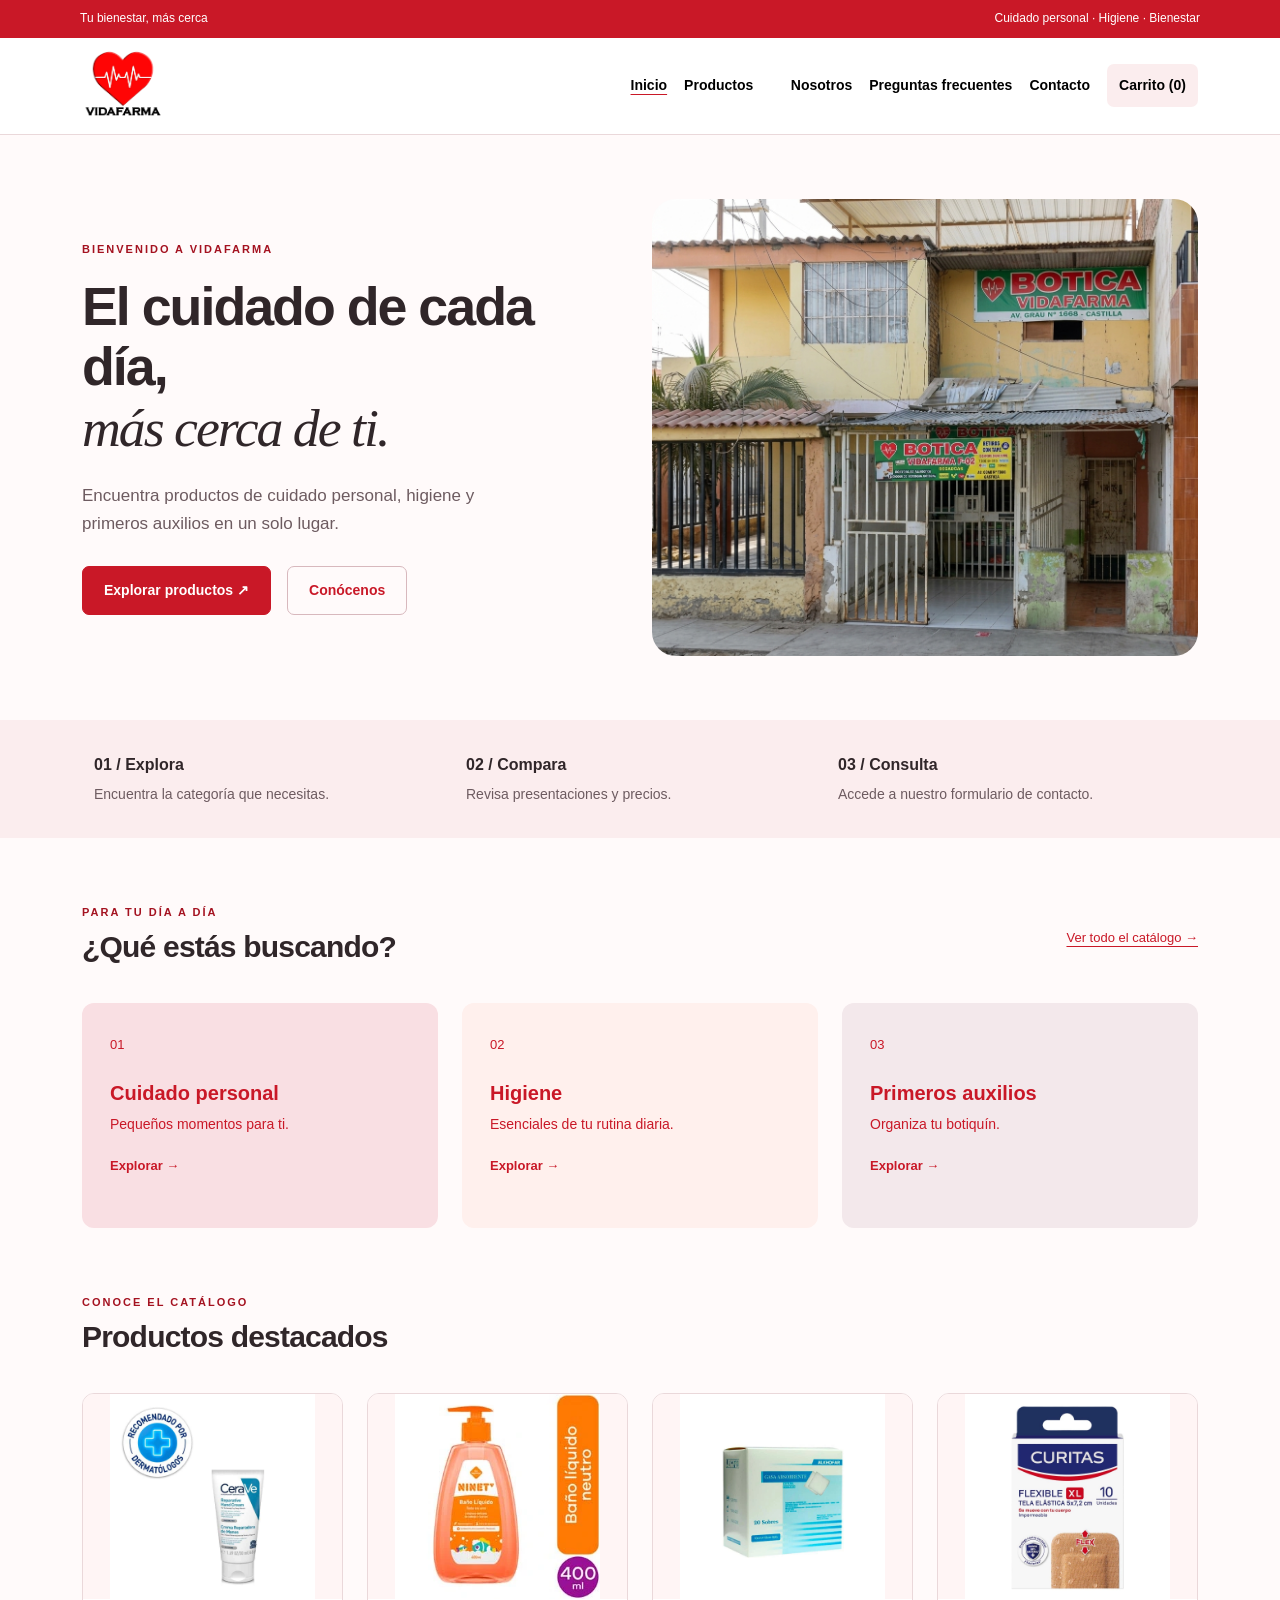
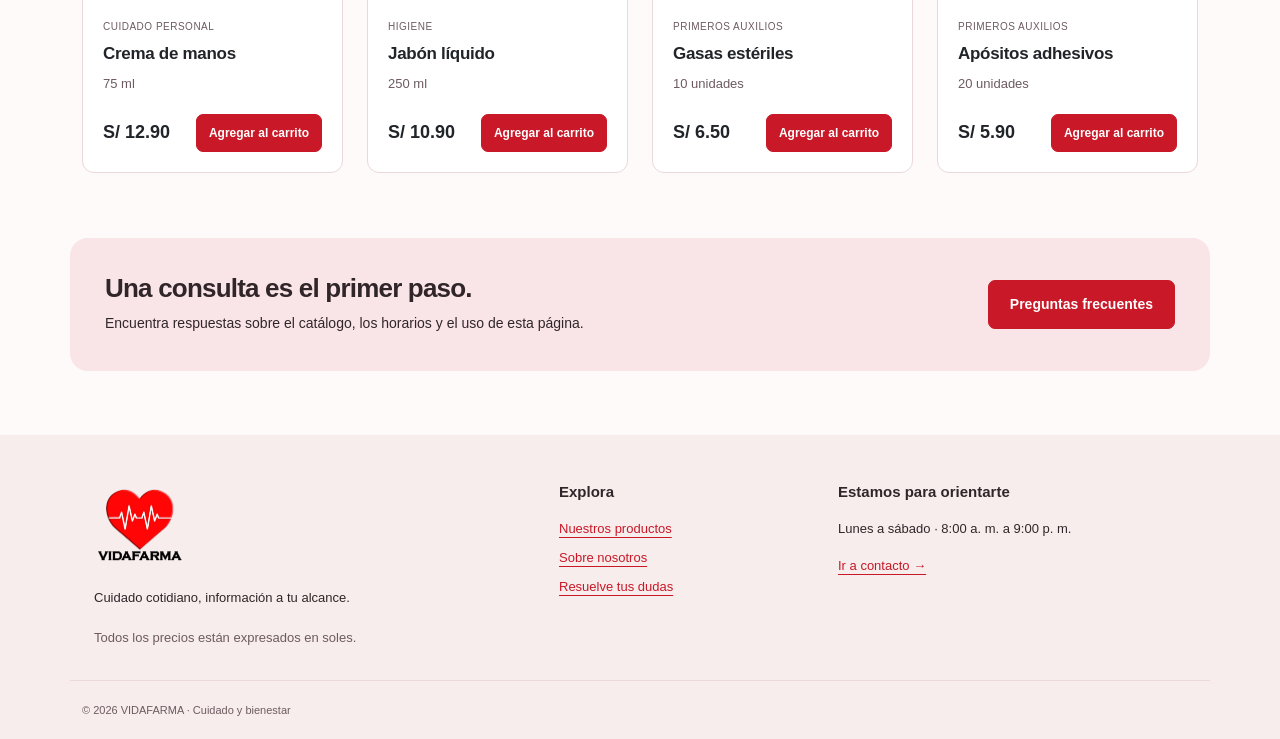
==== commit ccdbdf54: "Update index.html" ====
--- a/index.html
+++ b/index.html
@@ -32,7 +32,7 @@
                     </li>
                     <li class="con-submenu">
                         <a href="productos.html">Productos</a>
-                        <button class="abrir-submenu" aria-label="Mostrar categorías" aria-expanded="false" aria-controls="submenu">⌄</button>
+                        <button class="abrir-submenu" aria-label="Mostrar categorías" aria-expanded="false" aria-controls="submenu"></button>
                         <ul id="submenu" class="submenu">
                             <li>
                                 <a href="productos.html#cuidado">Cuidado personal</a>
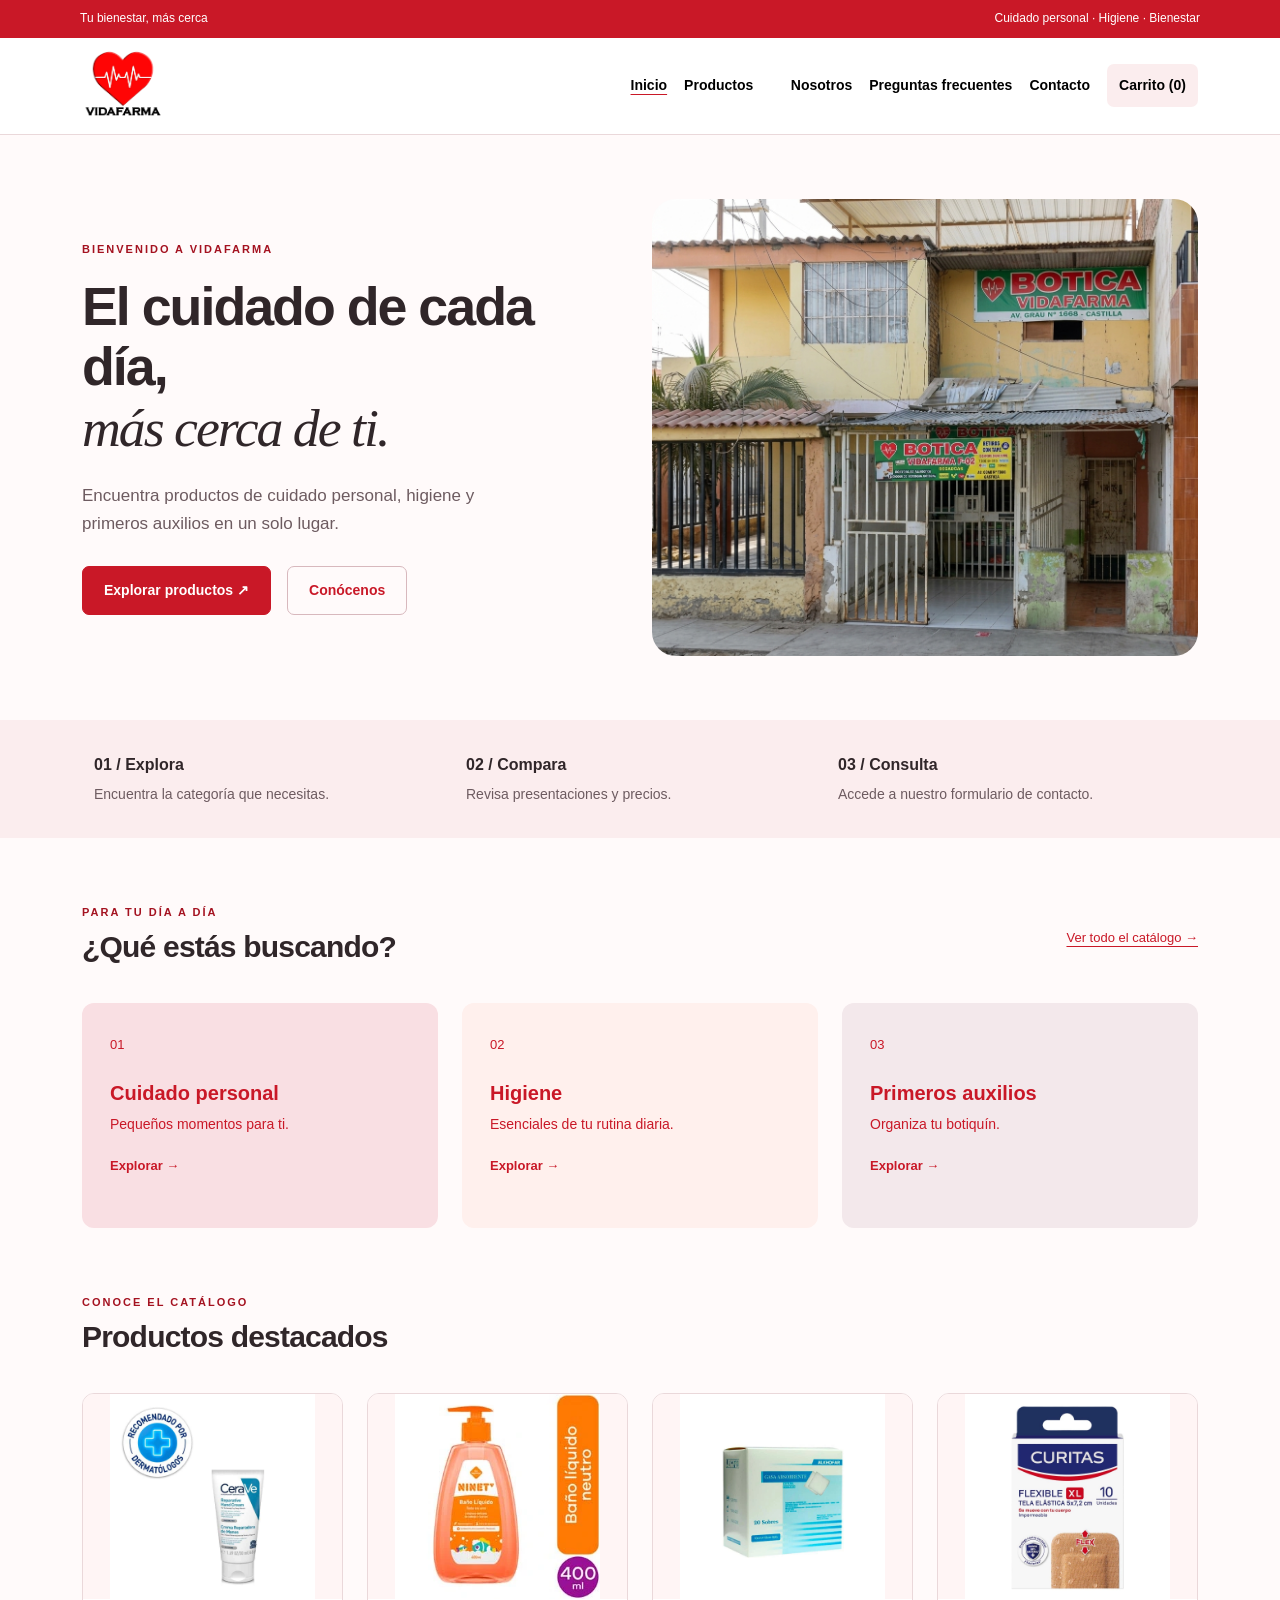
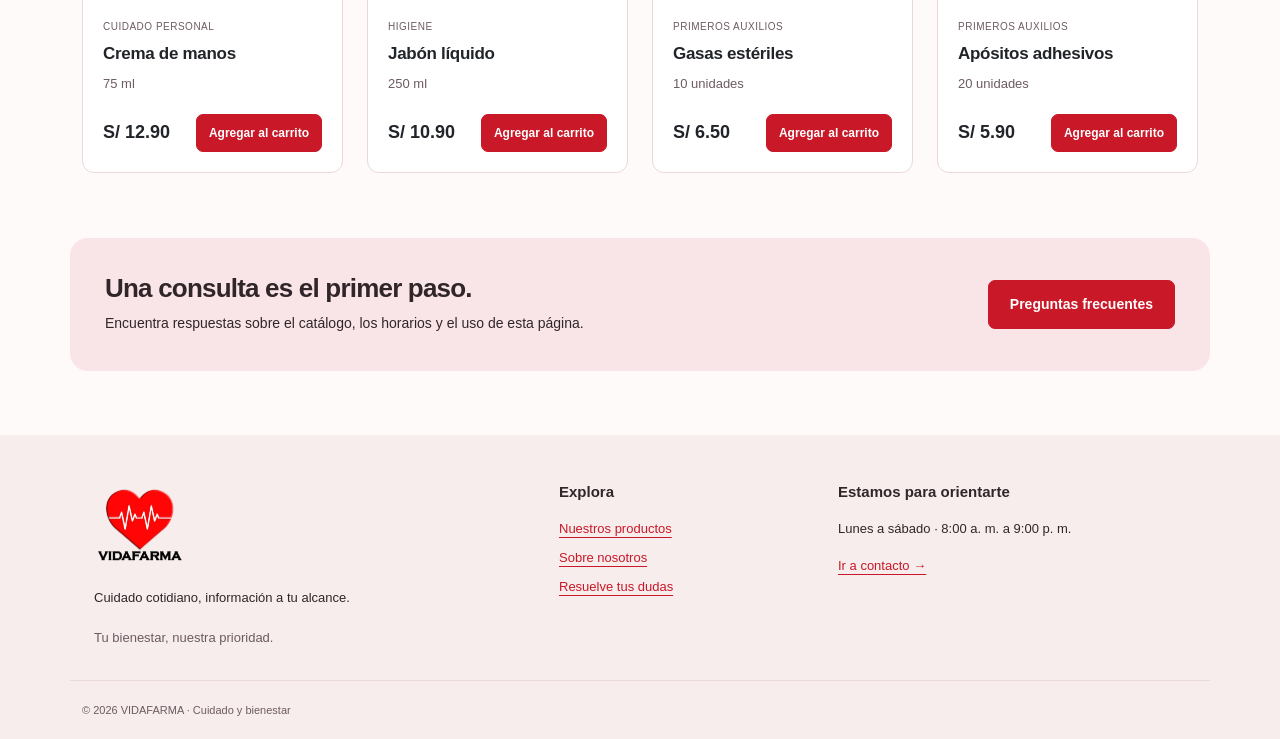
==== commit ede199dc: "Update index.html" ====
--- a/index.html
+++ b/index.html
@@ -211,7 +211,7 @@
                         <img class="logo" src="assets/img/logo.webp" alt="VIDAFARMA" width="379" height="358" loading="lazy">
                     </a>
                     <p>Cuidado cotidiano, información a tu alcance.</p>
-                    <small>Todos los precios están expresados en soles.</small>
+                    <small>Tu bienestar, nuestra prioridad.</small>
                 </div>
                 <div class="col-md-3">
                     <h2>Explora</h2>
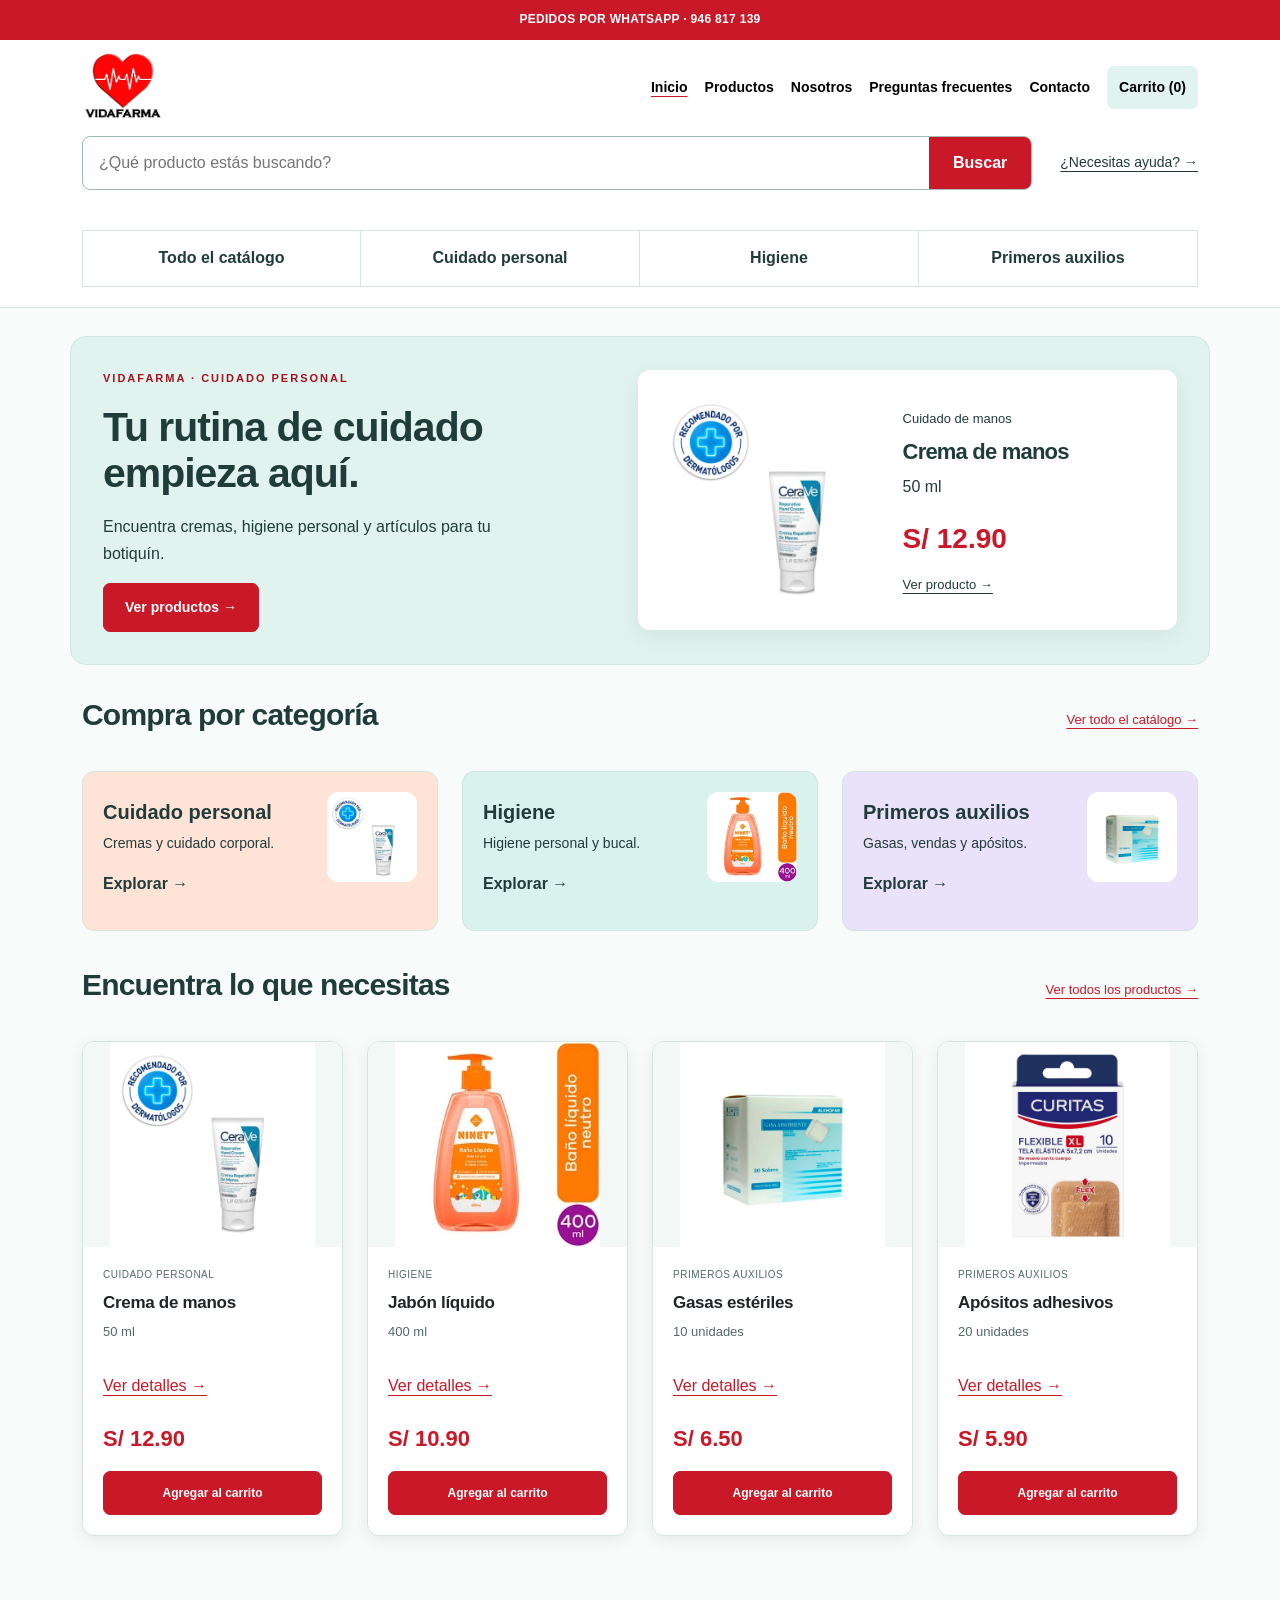
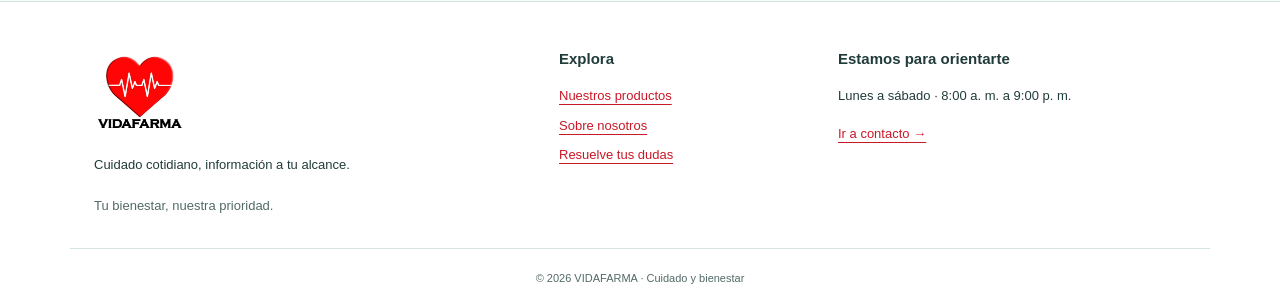
==== commit e37e2719: "Add files via upload" ====
--- a/index.html
+++ b/index.html
@@ -16,8 +16,11 @@
     <body>
         <a class="saltar" href="#contenido">Saltar al contenido</a>
         <div class="barra-superior">
-            Tu bienestar, más cerca
-            <span>Cuidado personal · Higiene · Bienestar</span>
+            <div class="mensajes-barra">
+                <a href="https://wa.me/51946817139" target="_blank" rel="noopener">PEDIDOS POR WHATSAPP · 946 817 139</a>
+                <a href="productos.html">COMPRA POR CATEGORÍAS</a>
+                <a href="contacto.html">LUN–SÁB · 8:00 A. M. A 9:00 P. M.</a>
+            </div>
         </div>
         <!-- Encabezado y navegación -->
         <header>
@@ -25,25 +28,13 @@
                 <a class="marca" href="index.html">
                     <img src="assets/img/logo.webp" alt="VIDAFARMA" class="logo" width="379" height="358">
                 </a>
-                <button id="boton-menu" class="boton-menu" aria-expanded="false" aria-controls="menu">Menú ☰</button>
+                <button type="button" id="boton-menu" class="boton-menu" aria-expanded="false" aria-controls="menu">Menú ☰</button>
                 <ul id="menu" class="menu">
                     <li>
                         <a href="index.html" aria-current="page">Inicio</a>
                     </li>
-                    <li class="con-submenu">
+                    <li>
                         <a href="productos.html">Productos</a>
-                        <button class="abrir-submenu" aria-label="Mostrar categorías" aria-expanded="false" aria-controls="submenu"></button>
-                        <ul id="submenu" class="submenu">
-                            <li>
-                                <a href="productos.html#cuidado">Cuidado personal</a>
-                            </li>
-                            <li>
-                                <a href="productos.html#higiene">Higiene</a>
-                            </li>
-                            <li>
-                                <a href="productos.html#auxilios">Primeros auxilios</a>
-                            </li>
-                        </ul>
                     </li>
                     <li>
                         <a href="nosotros.html">Nosotros</a>
@@ -58,72 +49,69 @@
                         <a href="carrito.html" class="enlace-carrito">Carrito (<span class="cantidad-carrito">0</span>)</a>
                     </li>
                 </ul>
+            </nav>
+            <!-- Búsqueda rápida del catálogo -->
+            <div class="container barra-busqueda">
+                <form class="buscar-tienda" action="productos.html" method="get" role="search">
+                    <label class="visually-hidden" for="busqueda-tienda">Buscar en el catálogo</label>
+                    <input id="busqueda-tienda" name="q" type="search" placeholder="¿Qué producto estás buscando?" maxlength="80">
+                    <button type="submit">Buscar</button>
+                </form>
+                <a class="ayuda-tienda" href="preguntas.html">¿Necesitas ayuda? →</a>
+            </div>
+            <nav class="categorias-rapidas" aria-label="Categorías de productos">
+                <div class="container">
+                    <a href="productos.html">Todo el catálogo</a>
+                    <a href="productos.html#cuidado">Cuidado personal</a>
+                    <a href="productos.html#higiene">Higiene</a>
+                    <a href="productos.html#auxilios">Primeros auxilios</a>
+                </div>
             </nav>
         </header>
         <!-- Contenido de la página -->
         <main id="contenido">
-            <section class="portada container">
-                <div class="row align-items-center gy-5 gx-4">
-                    <div class="col-lg-6">
-                        <p class="etiqueta">BIENVENIDO A VIDAFARMA</p>
-                        <h1>El cuidado de cada día,<br> <em>más cerca de ti.</em> </h1>
-                        <p class="texto-inicio">Encuentra productos de cuidado personal, higiene y primeros auxilios en un solo lugar.</p>
-                        <div class="d-flex gap-3 flex-wrap">
-                            <a class="btn btn-primary" href="productos.html">Explorar productos ↗</a>
-                            <a class="btn btn-outline-primary" href="nosotros.html">Conócenos</a>
-                        </div>
-                    </div>
-                    <div class="col-lg-6">
-                        <img class="imagen-principal" src="assets/img/farmacia.webp" alt="Fachada de la botica VIDAFARMA" width="1127" height="944">
-                    </div>
-                </div>
+            <section class="container portada-tienda">
+                <div class="mensaje-portada">
+                    <p class="etiqueta">VIDAFARMA · CUIDADO PERSONAL</p>
+                    <h1>Tu rutina de cuidado<br>empieza aquí.</h1>
+                    <p>Encuentra cremas, higiene personal y artículos para tu botiquín.</p>
+                    <a class="btn btn-primary" href="productos.html">Ver productos →</a>
+                </div>
+                <a class="producto-portada" href="producto.html?id=crema" aria-label="Ver Crema de manos de 50 ml a S/ 12.90">
+                    <img src="assets/img/crema.webp" alt="Crema de manos" width="260" height="260">
+                    <div><span>Cuidado de manos</span><h2>Crema de manos</h2><p>50 ml</p><strong>S/ 12.90</strong><span class="ver-portada">Ver producto →</span></div>
+                </a>
             </section>
-            <section class="franja">
-                <div class="container row mx-auto gy-3">
-                    <div class="col-md-4">
-                        <strong>01 / Explora</strong>
-                        <p>Encuentra la categoría que necesitas.</p>
-                    </div>
-                    <div class="col-md-4">
-                        <strong>02 / Compara</strong>
-                        <p>Revisa presentaciones y precios.</p>
-                    </div>
-                    <div class="col-md-4">
-                        <strong>03 / Consulta</strong>
-                        <p>Accede a nuestro formulario de contacto.</p>
-                    </div>
-                </div>
-            </section>
-            <section class="container seccion">
+            <section class="container categorias-inicio">
                 <div class="titulo-seccion">
                     <div>
-                        <p class="etiqueta">PARA TU DÍA A DÍA</p>
-                        <h2>¿Qué estás buscando?</h2>
+                        
+                        <h2>Compra por categoría</h2>
                     </div>
                     <a href="productos.html">Ver todo el catálogo →</a>
                 </div>
                 <div class="row g-4">
                     <div class="col-md-4">
                         <a class="categoria-grande categoria-cuidado" href="productos.html#cuidado">
-                            <span>01</span>
+                            <img class="foto-categoria" src="assets/img/crema.webp" alt="" width="90" height="90" loading="lazy">
                             <h3>Cuidado personal</h3>
-                            <p>Pequeños momentos para ti.</p>
+                            <p>Cremas y cuidado corporal.</p>
                             <b>Explorar →</b>
                         </a>
                     </div>
                     <div class="col-md-4">
                         <a class="categoria-grande categoria-higiene" href="productos.html#higiene">
-                            <span>02</span>
+                            <img class="foto-categoria" src="assets/img/jabon.webp" alt="" width="90" height="90" loading="lazy">
                             <h3>Higiene</h3>
-                            <p>Esenciales de tu rutina diaria.</p>
+                            <p>Higiene personal y bucal.</p>
                             <b>Explorar →</b>
                         </a>
                     </div>
                     <div class="col-md-4">
                         <a class="categoria-grande categoria-auxilios" href="productos.html#auxilios">
-                            <span>03</span>
+                            <img class="foto-categoria" src="assets/img/gasas.webp" alt="" width="90" height="90" loading="lazy">
                             <h3>Primeros auxilios</h3>
-                            <p>Organiza tu botiquín.</p>
+                            <p>Gasas, vendas y apósitos.</p>
                             <b>Explorar →</b>
                         </a>
                     </div>
@@ -132,9 +120,10 @@
             <section class="container seccion pt-0">
                 <div class="titulo-seccion">
                     <div>
-                        <p class="etiqueta">CONOCE EL CATÁLOGO</p>
-                        <h2>Productos destacados</h2>
-                    </div>
+                        
+                        <h2>Encuentra lo que necesitas</h2>
+                    </div>
+                    <a href="productos.html">Ver todos los productos →</a>
                 </div>
                 <div class="row g-4">
                     <article class="col-sm-6 col-lg-3 producto" data-nombre="crema de manos" data-categoria="Cuidado personal">
@@ -143,7 +132,8 @@
                             <div class="card-body">
                                 <p class="categoria">Cuidado personal</p>
                                 <h3>Crema de manos</h3>
-                                <p class="presentacion">75 ml</p>
+                                <p class="presentacion">50 ml</p>
+                                <a class="ver-producto" href="producto.html?id=crema" aria-label="Ver detalles de Crema de manos">Ver detalles →</a>
                                 <div class="precio-fila">
                                     <strong>S/ 12.90</strong>
                                     <button type="button" class="btn btn-primary agregar" data-producto="crema">Agregar al carrito</button>
@@ -157,7 +147,8 @@
                             <div class="card-body">
                                 <p class="categoria">Higiene</p>
                                 <h3>Jabón líquido</h3>
-                                <p class="presentacion">250 ml</p>
+                                <p class="presentacion">400 ml</p>
+                                <a class="ver-producto" href="producto.html?id=jabon" aria-label="Ver detalles de Jabón líquido">Ver detalles →</a>
                                 <div class="precio-fila">
                                     <strong>S/ 10.90</strong>
                                     <button type="button" class="btn btn-primary agregar" data-producto="jabon">Agregar al carrito</button>
@@ -172,6 +163,7 @@
                                 <p class="categoria">Primeros auxilios</p>
                                 <h3>Gasas estériles</h3>
                                 <p class="presentacion">10 unidades</p>
+                                <a class="ver-producto" href="producto.html?id=gasas" aria-label="Ver detalles de Gasas estériles">Ver detalles →</a>
                                 <div class="precio-fila">
                                     <strong>S/ 6.50</strong>
                                     <button type="button" class="btn btn-primary agregar" data-producto="gasas">Agregar al carrito</button>
@@ -186,6 +178,7 @@
                                 <p class="categoria">Primeros auxilios</p>
                                 <h3>Apósitos adhesivos</h3>
                                 <p class="presentacion">20 unidades</p>
+                                <a class="ver-producto" href="producto.html?id=apositos" aria-label="Ver detalles de Apósitos adhesivos">Ver detalles →</a>
                                 <div class="precio-fila">
                                     <strong>S/ 5.90</strong>
                                     <button type="button" class="btn btn-primary agregar" data-producto="apositos">Agregar al carrito</button>
@@ -195,13 +188,7 @@
                     </article>
                 </div>
             </section>
-            <aside class="container aviso">
-                <div>
-                    <h2>Una consulta es el primer paso.</h2>
-                    <p>Encuentra respuestas sobre el catálogo, los horarios y el uso de esta página.</p>
-                </div>
-                <a class="btn btn-primary" href="preguntas.html">Preguntas frecuentes</a>
-            </aside>
+
         </main>
         <!-- Pie de página -->
         <footer>
--- a/assets/css/estilos.css
+++ b/assets/css/estilos.css
@@ -3,15 +3,22 @@
 
 /* 1. Colores y estilos generales */
 :root {
-    /* Paleta inspirada en el corazón rojo del logo. */
+    /* Paleta: rojo del logo, fondos frescos y colores por categoría. */
     --principal: #c91827;
     --rojo-oscuro: #a41220;
-    --oscuro: #302629;
-    --texto-secundario: #6d5b60;
-    --fondo: #fffafa;
-    --fondo-suave: #fbedee;
-    --borde: #ead8da;
-    --borde-fuerte: #d8b8bd;
+    --oscuro: #203c3a;
+    --texto-secundario: #526b68;
+    --fondo: #f7fbfa;
+    --fondo-suave: #e1f3ee;
+    --borde: #d5e5e0;
+    --borde-fuerte: #9cbeb4;
+    --cuidado: #ffe3d6;
+    --higiene: #d9f2ed;
+    --auxilios: #e9e2fa;
+    --fondo-imagen: #f1f8f5;
+    --acento: #18766a;
+    --sombra: #203c3a14;
+    --fondo-pie: #ffffff;
     --bs-link-color: var(--principal);
     --bs-link-color-rgb: 201, 24, 39;
     --bs-link-hover-color: var(--rojo-oscuro);
@@ -50,13 +57,35 @@
 /* 2. Encabezado, logo y navegación */
 
 .barra-superior {
-    padding: 9px max(5%,calc((100% - 1120px)/2));
     background: var(--principal);
     color: white;
     font-size: 12px;
-    display: flex;
-    justify-content: space-between;
-    gap: 15px;
+    overflow: hidden;
+}
+
+.mensajes-barra {
+    display: flex;
+    transition: transform .5s ease;
+}
+
+.mensajes-barra a {
+    flex: 0 0 100%;
+    min-width: 0;
+    padding: 10px 12px;
+    color: white;
+    text-align: center;
+    text-decoration: none;
+    font-weight: bold;
+    letter-spacing: .3px;
+}
+
+.mensajes-barra a:hover {
+    text-decoration: underline;
+}
+
+.barra-superior a:focus-visible {
+    outline-color: white;
+    outline-offset: -3px;
 }
 
 header {
@@ -114,53 +143,98 @@
     text-decoration-color: var(--principal);
 }
 
-.con-submenu {
-    position: relative;
-}
-
-.abrir-submenu {
-    border: 0;
-    background: none;
-    color: #000;
-    padding: 8px;
-}
-
-.submenu {
-    display: none;
-    position: absolute;
-    top: 100%;
-    left: 0;
-    width: 215px;
-    list-style: none;
-    padding: 12px;
-    background: white;
-    box-shadow: 0 8px 30px #6b172120;
-    z-index: 10;
-    border: 1px solid var(--borde);
-    border-radius: 8px;
-}
-
-.submenu a {
-    display: block;
-    padding: 9px;
-    text-decoration: none;
-    font-size: 14px;
-}
-
-.con-submenu:hover .submenu,.con-submenu:focus-within .submenu,.con-submenu.abierto .submenu {
-    display: block;
-}
-
 .boton-menu {
     display: none;
 }
 
+/* Búsqueda y accesos del catálogo */
+.barra-busqueda {
+    display: flex;
+    align-items: center;
+    gap: 28px;
+    padding-bottom: 20px;
+}
+
+.buscar-tienda {
+    display: flex;
+    flex: 1;
+    border: 1px solid var(--borde-fuerte);
+    border-radius: 8px;
+    background: white;
+}
+
+.buscar-tienda input {
+    flex: 1;
+    min-width: 0;
+    padding: 13px 16px;
+    border: 0;
+    border-radius: 8px 0 0 8px;
+    background: transparent;
+}
+
+.buscar-tienda button {
+    background: var(--principal);
+    color: white;
+    border: 0;
+    border-radius: 0 7px 7px 0;
+    padding: 12px 24px;
+    font-weight: bold;
+}
+
+.buscar-tienda button:hover {
+    background: var(--rojo-oscuro);
+}
+
+.ayuda-tienda {
+    font-size: 14px;
+    color: var(--oscuro);
+}
+
+.categorias-rapidas {
+    background: white;
+    padding: 20px 0;
+}
+
+.categorias-rapidas .container {
+    display: flex;
+    flex-wrap: nowrap;
+    overflow-x: auto;
+}
+
+.categorias-rapidas a {
+    flex: 1 0 180px;
+    padding: 14px 20px;
+    border: 1px solid var(--borde);
+    color: var(--oscuro);
+    font-size: 16px;
+    font-weight: 600;
+    text-align: center;
+    white-space: nowrap;
+    text-decoration: none;
+}
+
+.categorias-rapidas a + a {
+    border-left: 0;
+}
+
+.categorias-rapidas a:hover {
+    background: var(--fondo-suave);
+    color: var(--acento);
+}
+
+.categorias-rapidas a:focus-visible {
+    outline-offset: -4px;
+}
+
+.foto-categoria {
+    float: right;
+    object-fit: contain;
+    border-radius: 12px;
+    background: white;
+    margin: 0 0 12px 12px;
+}
+
 /* 3. Portada, títulos y botones */
-
-.portada {
-    padding-top: 64px;
-    padding-bottom: 64px;
-}
 
 .etiqueta {
     font-size: 11px;
@@ -178,11 +252,6 @@
     margin-bottom: 24px;
 }
 
-h1 em {
-    font-family: Georgia,serif;
-    font-weight: 400;
-}
-
 h2 {
     font-size: 30px;
     letter-spacing: -.8px;
@@ -192,13 +261,6 @@
 h3 {
     font-size: 20px;
     font-weight: 700;
-}
-
-.texto-inicio {
-    font-size: 17px;
-    color: var(--texto-secundario);
-    max-width: 440px;
-    margin-bottom: 28px;
 }
 
 .btn {
@@ -274,14 +336,12 @@
     border-radius: 12px;
     text-decoration: none;
     min-height: 225px;
+    color: var(--oscuro);
+    border: 1px solid var(--borde);
 }
 
 .categoria-grande:hover {
-    box-shadow: 0 5px 20px #6b172115;
-}
-
-.categoria-grande>span {
-    font-size: 13px;
+    box-shadow: 0 5px 20px var(--sombra);
 }
 
 .categoria-grande h3 {
@@ -292,20 +352,16 @@
     font-size: 14px;
 }
 
-.categoria-grande b {
-    font-size: 13px;
-}
-
 .categoria-cuidado {
-    background: #f9dfe3;
+    background: var(--cuidado);
 }
 
 .categoria-higiene {
-    background: #fff0ed;
+    background: var(--higiene);
 }
 
 .categoria-auxilios {
-    background: #f3e8eb;
+    background: var(--auxilios);
 }
 
 .card {
@@ -313,16 +369,25 @@
     border-radius: 12px;
     overflow: hidden;
     background: white;
+    box-shadow: 0 4px 16px var(--sombra);
+}
+
+.card:hover {
+    border-color: var(--borde-fuerte);
 }
 
 .card-img-top {
     width: 100%;
     height: 205px;
     object-fit: contain;
-    background: #fff5f5;
+    background: var(--fondo-imagen);
 }
 
 .card-body {
+    display: flex;
+    flex-direction: column;
+    align-items: flex-start;
+    flex: 1;
     padding: 20px;
 }
 
@@ -346,6 +411,8 @@
 }
 
 .precio-fila {
+    width: 100%;
+    margin-top: auto;
     display: flex;
     justify-content: space-between;
     align-items: center;
@@ -357,30 +424,11 @@
     font-size: 18px;
 }
 
-.aviso {
-    background: #f9e4e7;
-    border-radius: 18px;
-    padding: 35px;
-    display: flex;
-    justify-content: space-between;
-    align-items: center;
-    gap: 22px;
-    margin-bottom: 64px;
-}
-
-.aviso h2 {
-    font-size: 26px;
-}
-
-.aviso p {
-    margin: 0;
-    font-size: 14px;
-}
-
 /* 5. Pie de página */
 
 footer {
-    background: #f7eded;
+    background: var(--fondo-pie);
+    border-top: 1px solid var(--borde);
     padding: 48px 0 20px;
 }
 
@@ -415,6 +463,7 @@
 }
 
 .cierre {
+    text-align: center;
     border-top: 1px solid var(--borde);
     margin-top: 30px;
     padding-top: 20px;
@@ -466,8 +515,8 @@
 }
 
 .alert-success {
-    --bs-alert-color: #7f1824;
-    --bs-alert-bg: #fbedee;
+    --bs-alert-color: var(--acento);
+    --bs-alert-bg: var(--higiene);
     --bs-alert-border-color: var(--borde-fuerte);
 }
 
@@ -640,8 +689,8 @@
 }
 
 .botones-cantidad button {
-    width: 32px;
-    height: 38px;
+    width: 44px;
+    height: 44px;
     background: var(--fondo-suave);
     border: 1px solid var(--borde-fuerte);
 }
@@ -653,7 +702,7 @@
 
 .botones-cantidad input {
     width: 52px;
-    height: 38px;
+    height: 44px;
     border: 1px solid var(--borde-fuerte);
     text-align: center;
 }
@@ -704,6 +753,8 @@
     border: none;
     border-radius: 15px;
     color: var(--oscuro);
+    max-height: calc(100dvh - 32px);
+    overflow-y: auto;
 }
 
 .ventana-compra::backdrop {
@@ -711,13 +762,144 @@
 }
 
 .confirmacion-compra {
-    background: #f9dfe3;
+    background: var(--higiene);
     border-radius: 14px;
     padding: 28px;
     margin-bottom: 24px;
 }
 
-/* 9. Adaptación a tabletas y celulares */
+/* 9. Ubicación y detalle del producto */
+
+.ruta {
+    padding-top: 24px;
+    display: flex;
+    flex-wrap: wrap;
+    gap: 10px;
+    font-size: 14px;
+}
+
+.ver-producto {
+    display: inline-block;
+    padding: 10px 0;
+    margin-bottom: 12px;
+}
+
+.foto-producto {
+    width: 100%;
+    height: auto;
+    max-height: 440px;
+    object-fit: contain;
+    background: white;
+    border: 1px solid var(--borde);
+    border-radius: 12px;
+    padding: 24px;
+}
+
+.datos-producto {
+    margin: 24px 0;
+}
+
+.datos-producto dd {
+    margin: 0 0 16px;
+}
+
+.precio-detalle {
+    color: var(--principal);
+    font-size: 26px;
+    font-weight: bold;
+}
+
+/* Portada de la tienda: productos y compra por categoría */
+.portada-tienda {
+    display: flex;
+    align-items: center;
+    gap: 36px;
+    background: var(--fondo-suave);
+    border: 1px solid var(--borde);
+    border-radius: 16px;
+    margin-top: 28px;
+    margin-bottom: 32px;
+    padding: 32px;
+}
+
+.mensaje-portada {
+    flex: 1;
+}
+
+.mensaje-portada h1 {
+    font-size: clamp(30px, 3.2vw, 44px);
+    letter-spacing: -1px;
+    margin-bottom: 18px;
+}
+
+.mensaje-portada p {
+    max-width: 420px;
+}
+
+.producto-portada {
+    display: flex;
+    flex: 1;
+    align-items: center;
+    gap: 20px;
+    background: white;
+    box-shadow: 0 6px 24px var(--sombra);
+    border-radius: 12px;
+    padding: 20px;
+    color: var(--oscuro);
+    text-decoration: none;
+}
+
+.producto-portada img {
+    width: 45%;
+    height: 220px;
+    object-fit: contain;
+}
+
+.producto-portada h2 {
+    font-size: 22px;
+    margin-top: 8px;
+}
+
+.producto-portada strong {
+    display: block;
+    color: var(--principal);
+    font-size: 28px;
+}
+
+.producto-portada span {
+    font-size: 13px;
+}
+
+.ver-portada {
+    display: block;
+    margin-top: 12px;
+    text-decoration: underline;
+}
+
+.categorias-inicio {
+    padding-bottom: 36px;
+}
+
+.categorias-inicio .categoria-grande {
+    min-height: 160px;
+    padding: 20px;
+}
+
+.categorias-inicio .categoria-grande h3 {
+    margin-top: 8px;
+}
+
+.card .precio-fila strong {
+    color: var(--principal);
+    font-size: 22px;
+}
+
+.card .agregar {
+    width: 100%;
+    padding: 12px;
+}
+
+/* 10. Adaptación a tabletas y celulares */
 
 @media (max-width: 991px) {
     .navegacion {
@@ -746,24 +928,6 @@
         display: flex;
     }
 
-    .submenu {
-        position: static;
-        box-shadow: none;
-    }
-
-    .portada {
-        padding-top: 35px;
-    }
-
-    .portada .imagen-principal {
-        max-height: 420px;
-        object-fit: contain;
-    }
-
-    .barra-superior span {
-        display: none;
-    }
-
     .filtros {
         padding-right: 12px;
     }
@@ -775,12 +939,32 @@
 }
 
 @media (max-width: 575px) {
-    .portada,.seccion {
+    .barra-busqueda {
+        flex-direction: column;
+        align-items: stretch;
+        gap: 12px;
+    }
+
+    .ayuda-tienda {
+        text-align: right;
+    }
+
+    .categorias-rapidas .container {
+        /* Las categorías se recorren horizontalmente en el celular. */
+        padding-bottom: 8px;
+    }
+
+    .categorias-rapidas a {
+        flex-basis: 165px;
+        font-size: 14px;
+    }
+
+    .seccion {
         padding-top: 35px;
         padding-bottom: 35px;
     }
 
-    .titulo-seccion,.aviso {
+    .titulo-seccion {
         align-items: flex-start;
         flex-direction: column;
     }
@@ -797,27 +981,42 @@
         height: 220px;
     }
 
-    .aviso {
+    .cabecera {
+        padding-top: 35px;
+    }
+
+    .barra-superior {
+        font-size: 10px;
+    }
+
+    h2 {
+        font-size: 26px;
+    }
+
+}
+
+@media (max-width: 767px) {
+    .portada-tienda {
+        flex-direction: column;
+        align-items: stretch;
+        gap: 20px;
         width: calc(100% - 24px);
         padding: 24px;
-        margin-bottom: 35px;
-    }
-
-    .cabecera {
-        padding-top: 35px;
-    }
-
-    .barra-superior {
-        font-size: 11px;
-    }
-
-    h2 {
-        font-size: 26px;
-    }
-
-}
-
-@media (max-width: 767px) {
+    }
+
+    .producto-portada {
+        gap: 12px;
+        padding: 16px;
+    }
+
+    .producto-portada img {
+        height: 150px;
+    }
+
+    .producto-portada h2 {
+        font-size: 18px;
+    }
+
     .producto-carrito {
         flex-wrap: wrap;
         gap: 12px;
@@ -841,3 +1040,45 @@
     }
 
 }
+
+/* Opciones de pago */
+.metodos-pago {
+    display: grid;
+    grid-template-columns: 1fr 1fr;
+    gap: 12px;
+    margin: 20px 0;
+}
+.metodos-pago legend {
+    float: none;
+    grid-column: 1 / -1;
+    width: 100%;
+    margin-bottom: 4px;
+}
+.metodos-pago label {
+    display: flex;
+    align-items: center;
+    gap: 10px;
+    margin: 0;
+    padding: 14px;
+    border: 1px solid var(--borde-fuerte);
+    border-radius: 8px;
+    cursor: pointer;
+}
+#instruccion-pago {
+    white-space: pre-line;
+}
+
+.datos-pago {
+    padding: 16px;
+    background: var(--fondo-suave);
+    border-radius: 8px;
+    margin-bottom: 16px;
+}
+
+@media (prefers-reduced-motion: reduce) {
+    .mensajes-barra {
+        transition: none;
+        flex-wrap: wrap;
+        transform: none !important;
+    }
+}
